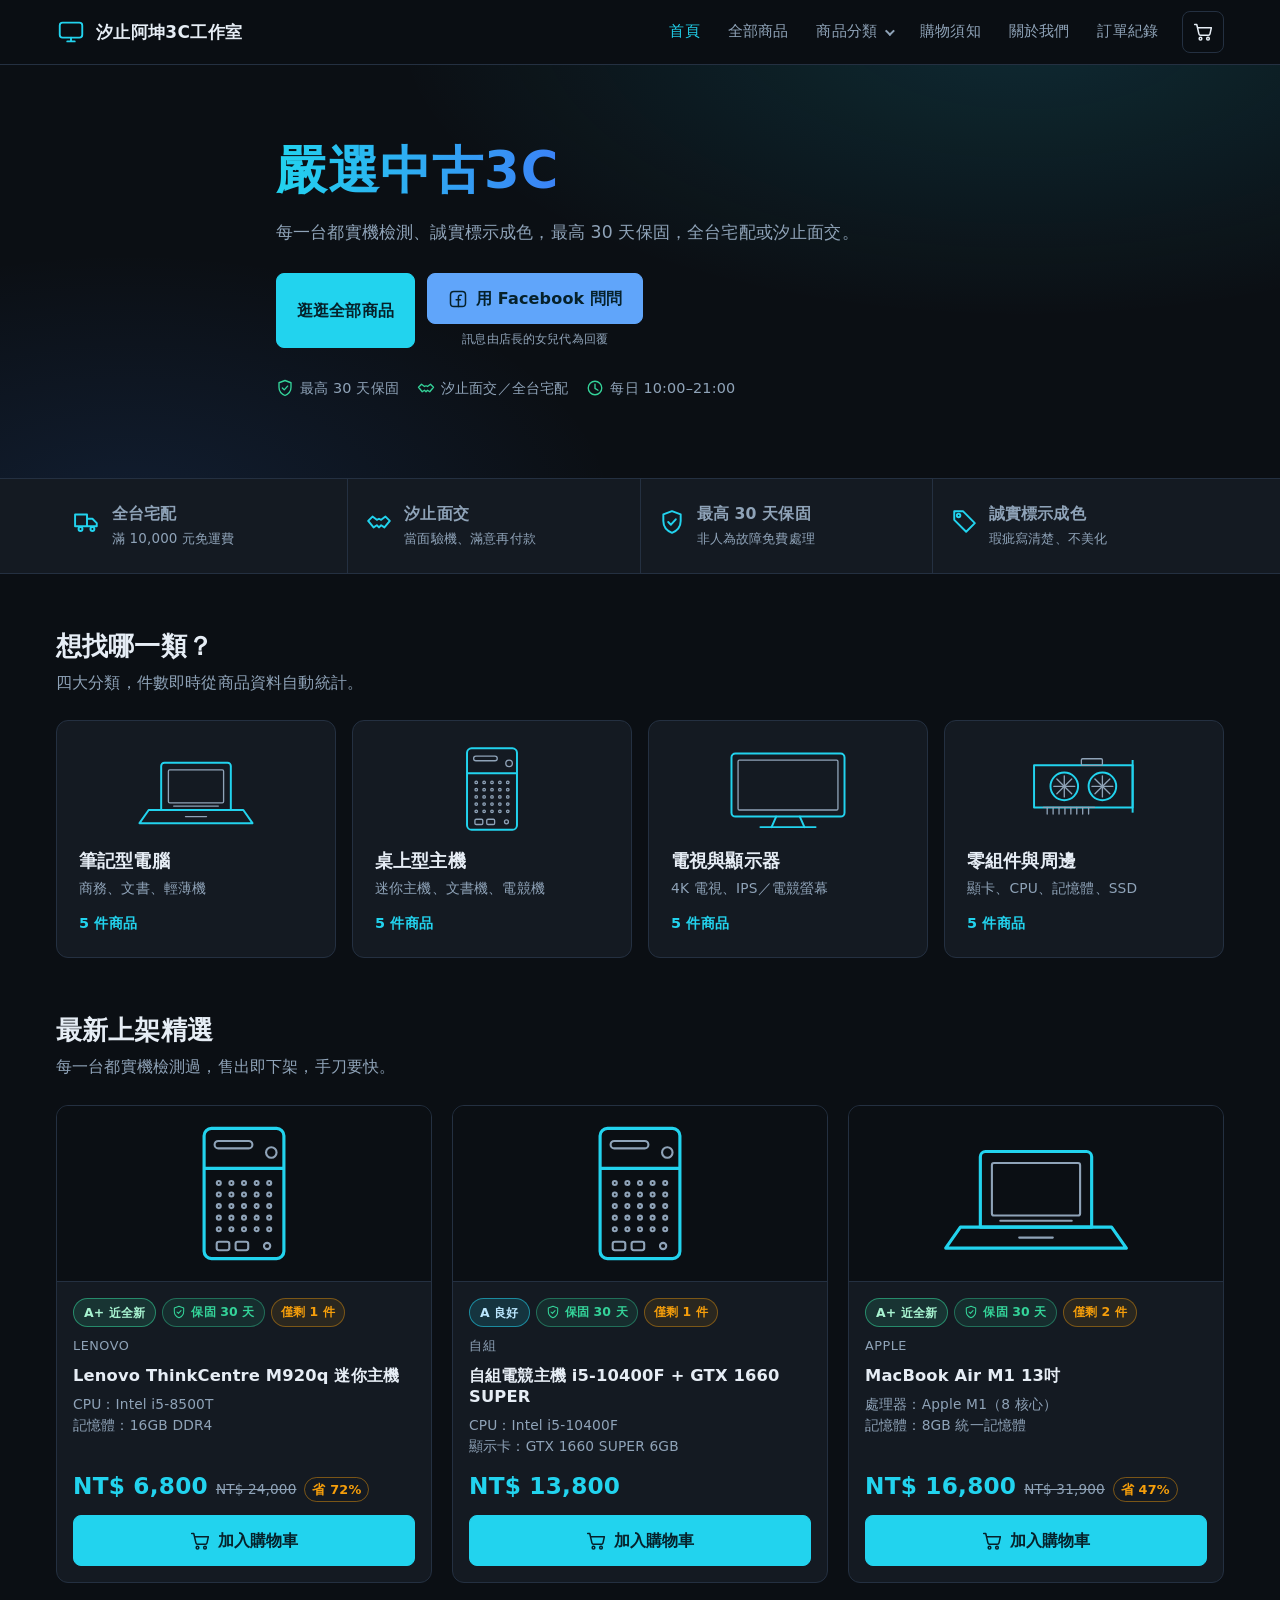
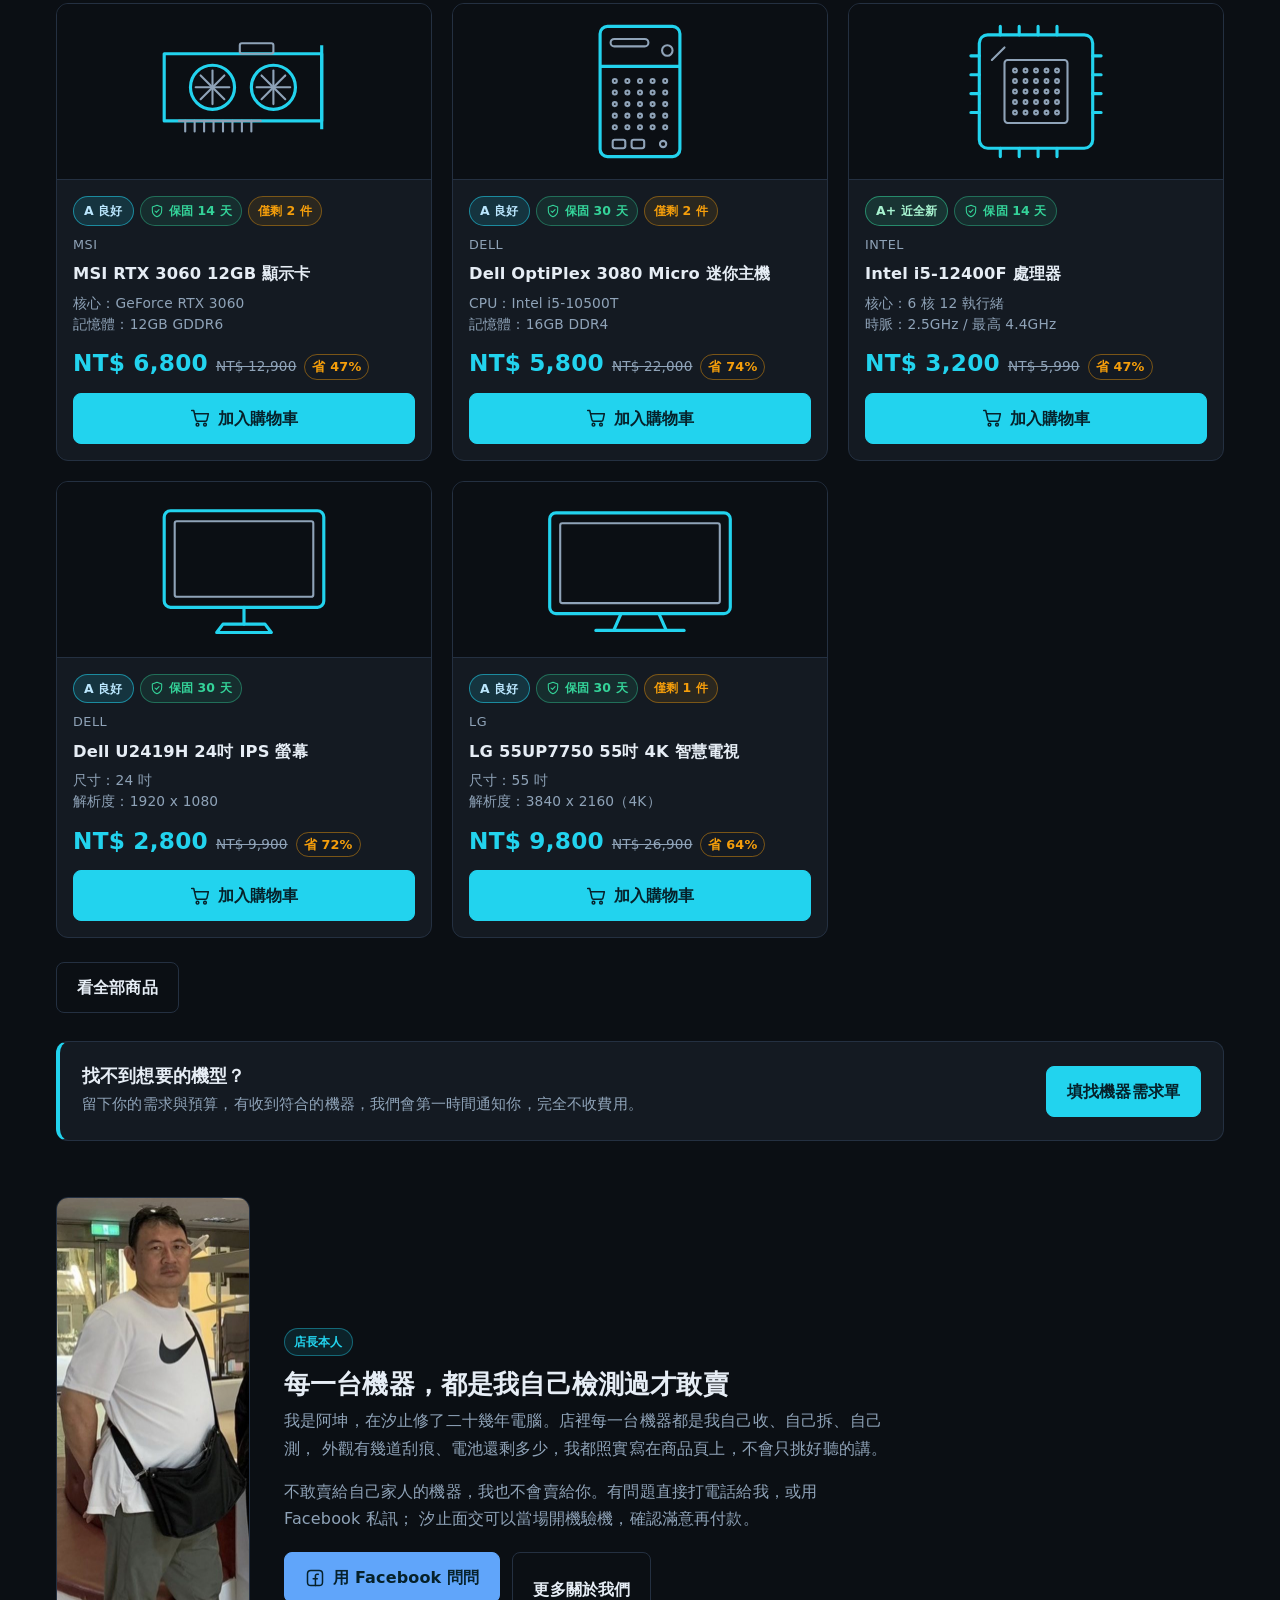
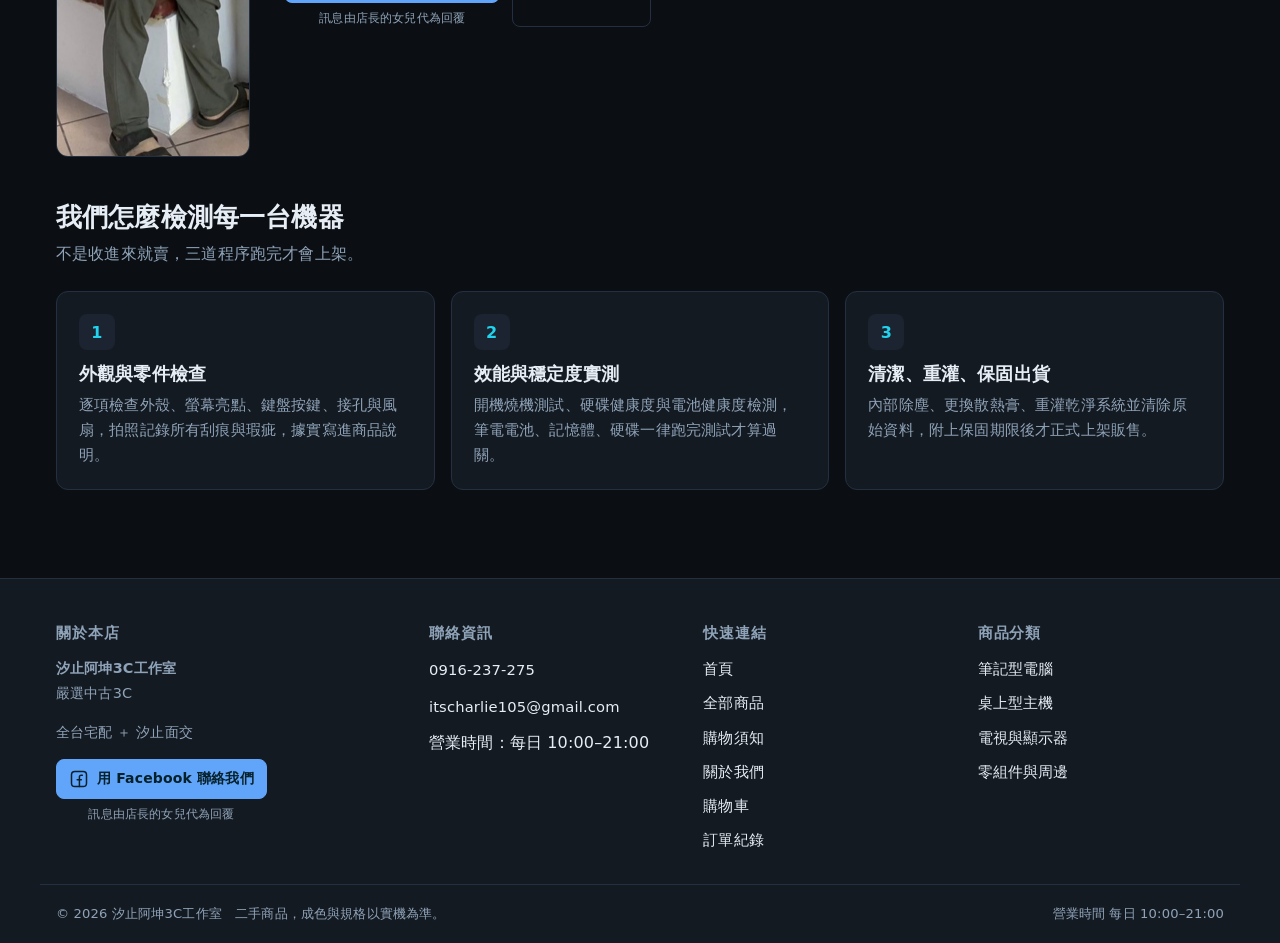
==== index.html @ e1d5af36 "首頁精選商品下方加入找機器需求單入口 Co-Authored-By: Claude Opus 5 <noreply@anthropic.com>" ====
<!DOCTYPE html>
<html lang="zh-Hant-TW">
<head>
<meta charset="utf-8">
<meta name="viewport" content="width=device-width, initial-scale=1">
<meta http-equiv="Content-Security-Policy" content="default-src 'none'; script-src 'self'; style-src 'self' 'unsafe-inline'; img-src 'self' data:; font-src 'self'; connect-src 'none'; form-action 'none'; base-uri 'none'">
<title>汐止阿坤3C工作室｜嚴選中古3C・二手筆電電視專賣</title>
<meta name="description" content="汐止在地中古3C專賣，二手筆電、桌上型主機、4K電視與顯示器、顯卡記憶體等零組件。每台實機檢測、誠實標示成色，最高30天保固，全台宅配或汐止面交。">
<link rel="icon" href="data:image/svg+xml,%3Csvg%20xmlns='http://www.w3.org/2000/svg'%20viewBox='0%200%2032%2032'%3E%3Crect%20width='32'%20height='32'%20rx='7'%20fill='%230B0F14'/%3E%3Crect%20x='6'%20y='9'%20width='20'%20height='13'%20rx='2'%20fill='none'%20stroke='%2322D3EE'%20stroke-width='2'/%3E%3Cpath%20d='M12%2026h8'%20stroke='%2322D3EE'%20stroke-width='2'%20stroke-linecap='round'/%3E%3C/svg%3E">
<link rel="stylesheet" href="css/style.css">
</head>
<body data-page="home">
<a class="sr-only" href="#main">跳到主要內容</a>
<header class="site-header" id="site-header"></header>

<main id="main">

  <!-- 主視覺 -->
  <section class="hero">
    <div class="wrap hero-inner">
      <h1><span class="grad" data-cfg="slogan">嚴選中古3C</span></h1>
      <p class="hero-sub" data-cfg="subSlogan"></p>
      <div class="hero-actions">
        <a class="btn btn-primary" href="products.html">逛逛全部商品</a>
        <a class="btn btn-contact" data-line="用 {管道} 問問"></a>
      </div>
      <p class="hero-meta">
        <span><span data-icon="shield"></span>最高 30 天保固</span>
        <span><span data-icon="handshake"></span>汐止面交／全台宅配</span>
        <span><span data-icon="clock"></span><span data-cfg="hours"></span></span>
      </p>
    </div>
  </section>

  <!-- 信任條 -->
  <section class="trust-bar" aria-label="服務保證">
    <div class="wrap">
      <div class="trust-grid">
        <div class="trust-item"><span data-icon="truck"></span>
          <span><strong>全台宅配</strong><span>滿 10,000 元免運費</span></span></div>
        <div class="trust-item"><span data-icon="handshake"></span>
          <span><strong>汐止面交</strong><span>當面驗機、滿意再付款</span></span></div>
        <div class="trust-item"><span data-icon="shield"></span>
          <span><strong>最高 30 天保固</strong><span>非人為故障免費處理</span></span></div>
        <div class="trust-item"><span data-icon="tag"></span>
          <span><strong>誠實標示成色</strong><span>瑕疵寫清楚、不美化</span></span></div>
      </div>
    </div>
  </section>

  <!-- 四大分類 -->
  <section class="section">
    <div class="wrap">
      <div class="section-head">
        <h2 class="section-title">想找哪一類？</h2>
        <p>四大分類，件數即時從商品資料自動統計。</p>
      </div>
      <div class="cat-grid" id="cat-grid"></div>
    </div>
  </section>

  <!-- 精選商品 -->
  <section class="section" style="padding-top:0">
    <div class="wrap">
      <div class="section-head">
        <h2 class="section-title">最新上架精選</h2>
        <p>每一台都實機檢測過，售出即下架，手刀要快。</p>
      </div>
      <div class="product-grid" id="featured-grid"></div>
      <p style="margin-top:24px"><a class="btn btn-ghost" href="products.html">看全部商品</a></p>

      <div class="cta-band">
        <div>
          <h3>找不到想要的機型？</h3>
          <p>留下你的需求與預算，有收到符合的機器，我們會第一時間通知你，完全不收費用。</p>
        </div>
        <a class="btn btn-primary" href="about.html#wanted">填找機器需求單</a>
      </div>
    </div>
  </section>

  <!-- 店長本人 ＋ 檢測流程 -->
  <section class="section" style="padding-top:0">
    <div class="wrap">

      <div class="owner-grid">
        <figure class="owner-photo">
          <img src="images/owner.jpg" alt="店長阿坤站在店裡的全身照片"
               width="388" height="1120" loading="lazy">
        </figure>
        <div class="owner-text">
          <span class="tag tag-accent">店長本人</span>
          <h2 class="section-title">每一台機器，都是我自己檢測過才敢賣</h2>
          <p>我是阿坤，在汐止修了二十幾年電腦。店裡每一台機器都是我自己收、自己拆、自己測，
            外觀有幾道刮痕、電池還剩多少，我都照實寫在商品頁上，不會只挑好聽的講。</p>
          <p>不敢賣給自己家人的機器，我也不會賣給你。有問題直接打電話給我，或用
            <span data-cfg="contactChannel">Facebook</span> 私訊；
            汐止面交可以當場開機驗機，確認滿意再付款。</p>
          <div class="hero-actions">
            <a class="btn btn-contact" data-line="用 {管道} 問問"></a>
            <a class="btn btn-ghost" href="about.html">更多關於我們</a>
          </div>
        </div>
      </div>

      <div class="section-head" style="margin-top:44px">
        <h3 class="section-title">我們怎麼檢測每一台機器</h3>
        <p>不是收進來就賣，三道程序跑完才會上架。</p>
      </div>
      <div class="step-grid">
        <article class="card step">
          <span class="step-no">1</span>
          <h3>外觀與零件檢查</h3>
          <p>逐項檢查外殼、螢幕亮點、鍵盤按鍵、接孔與風扇，拍照記錄所有刮痕與瑕疵，據實寫進商品說明。</p>
        </article>
        <article class="card step">
          <span class="step-no">2</span>
          <h3>效能與穩定度實測</h3>
          <p>開機燒機測試、硬碟健康度與電池健康度檢測，筆電電池、記憶體、硬碟一律跑完測試才算過關。</p>
        </article>
        <article class="card step">
          <span class="step-no">3</span>
          <h3>清潔、重灌、保固出貨</h3>
          <p>內部除塵、更換散熱膏、重灌乾淨系統並清除原始資料，附上保固期限後才正式上架販售。</p>
        </article>
      </div>
    </div>
  </section>

</main>

<footer class="site-footer" id="site-footer"></footer>
<script src="js/config.js"></script>
<script src="js/products.js"></script>
<script src="js/svg.js"></script>
<script src="js/app.js"></script>
</body>
</html>
---- css/style.css ----
/* =====================================================================
   style.css ─ 汐止阿坤3C工作室 全站樣式（深色科技感）
   全部手寫，無任何框架、無外部字型、無外部圖片。
   ===================================================================== */

/* ---------- 色票與基礎變數 ---------- */
:root {
  --bg: #0B0F14;          /* 頁面底色 */
  --surface: #141A22;     /* 卡片底色 */
  --surface-2: #1B2430;   /* 卡片 hover／次要區塊 */
  --border: #243041;      /* 邊框 */
  --text: #E6EDF5;        /* 主文字 */
  --text-dim: #8FA3B8;    /* 次要文字 */
  --accent: #22D3EE;      /* 霓虹青（主色：價格、按鈕、焦點） */
  --accent-2: #3B82F6;    /* 藍（次要強調） */
  --warn: #F59E0B;        /* 琥珀（庫存警示、限量） */
  --ok: #34D399;          /* 綠（可面交、有保固） */

  --radius: 12px;
  --radius-sm: 8px;
  --speed: 170ms;
  --ease: ease;
  --wrap: 1200px;
  --shadow: 0 8px 24px rgba(0, 0, 0, .35);
}

/* ---------- 重置 ---------- */
*, *::before, *::after { box-sizing: border-box; }

html { -webkit-text-size-adjust: 100%; }

body {
  margin: 0;
  background: var(--bg);
  color: var(--text);
  font-family: system-ui, -apple-system, "Noto Sans TC", "PingFang TC", "Microsoft JhengHei", sans-serif;
  font-size: 16px;
  line-height: 1.7;
  letter-spacing: .01em;
  overflow-x: hidden;
}

img { max-width: 100%; height: auto; display: block; }
[hidden] { display: none !important; }
a { color: var(--accent); text-decoration: none; }
a:hover { text-decoration: underline; }
ul, ol { margin: 0; padding: 0; list-style: none; }
h1, h2, h3, h4 { margin: 0 0 .5em; line-height: 1.3; font-weight: 700; }
h1 { font-size: 2rem; }
h2 { font-size: 1.5rem; }
h3 { font-size: 1.15rem; }
p { margin: 0 0 1em; }
button { font: inherit; color: inherit; }
input, select, textarea { font: inherit; color: inherit; }

/* 全站統一的鍵盤焦點框 */
:focus-visible {
  outline: 2px solid var(--accent);
  outline-offset: 2px;
  border-radius: 4px;
}

.sr-only {
  position: absolute; width: 1px; height: 1px;
  padding: 0; margin: -1px; overflow: hidden;
  clip: rect(0 0 0 0); white-space: nowrap; border: 0;
}

.wrap { width: 100%; max-width: var(--wrap); margin: 0 auto; padding: 0 16px; }
.icon { width: 20px; height: 20px; flex: none; }

/* 漸層標題文字 */
.grad {
  background: linear-gradient(90deg, var(--accent), var(--accent-2));
  -webkit-background-clip: text; background-clip: text;
  -webkit-text-fill-color: transparent; color: var(--accent);
}

/* ---------- 按鈕 ---------- */
.btn {
  display: inline-flex; align-items: center; justify-content: center; gap: 8px;
  padding: 11px 20px; border-radius: var(--radius-sm);
  border: 1px solid transparent; background: transparent;
  font-weight: 600; cursor: pointer; text-align: center;
  transition: background var(--speed) var(--ease), border-color var(--speed) var(--ease),
              color var(--speed) var(--ease), transform var(--speed) var(--ease);
}
.btn:hover { text-decoration: none; }
.btn-primary { background: var(--accent); color: #06212A; border-color: var(--accent); }
.btn-primary:hover { background: #67E3F6; }
.btn-ghost { background: transparent; color: var(--text); border-color: var(--border); }
.btn-ghost:hover { background: var(--surface-2); border-color: var(--accent); color: var(--text); }
/* 聯絡按鈕（Facebook／LINE…）：淺藍底＋深色字，確保文字對比度足夠 */
.btn-contact { background: #60A5FA; color: #06212A; border-color: #60A5FA; }
.btn-contact:hover { background: #93C5FD; }
.btn-sm { padding: 7px 12px; font-size: .875rem; }
.btn-block { width: 100%; }
.btn:disabled, .btn[aria-disabled="true"] {
  opacity: .45; cursor: not-allowed; background: var(--surface-2);
  color: var(--text-dim); border-color: var(--border);
}

/* ---------- 頁首 ---------- */
.site-header {
  position: sticky; top: 0; z-index: 50;
  background: rgba(11, 15, 20, .94);
  border-bottom: 1px solid var(--border);
}
.header-inner {
  display: flex; align-items: center; gap: 12px;
  min-height: 64px;
}
.brand { display: flex; align-items: center; gap: 10px; color: var(--text); margin-right: auto; }
.brand:hover { text-decoration: none; }
.brand-mark { display: flex; color: var(--accent); }
.brand-mark svg { width: 30px; height: 30px; }
.brand-text { display: flex; flex-direction: column; line-height: 1.2; }
.brand-zh { font-size: 1.06rem; font-weight: 700; letter-spacing: .02em; }
.brand-en { font-size: .72rem; color: var(--text-dim); letter-spacing: .14em; text-transform: uppercase; }

.nav-list { display: flex; align-items: center; gap: 4px; }
.nav-list > li { position: relative; }
.nav-list a, .nav-dd > summary {
  display: flex; align-items: center; gap: 6px;
  padding: 9px 12px; border-radius: var(--radius-sm);
  color: var(--text-dim); font-size: .95rem; font-weight: 500;
  transition: color var(--speed) var(--ease), background var(--speed) var(--ease);
}
.nav-list a:hover, .nav-dd > summary:hover { color: var(--text); background: var(--surface-2); text-decoration: none; }
.nav-list a[aria-current="page"] { color: var(--accent); }

.nav-dd { position: relative; }
.nav-dd > summary { cursor: pointer; list-style: none; }
.nav-dd > summary::-webkit-details-marker { display: none; }
.nav-dd > summary::after {
  content: ""; width: 7px; height: 7px; margin-left: 2px;
  border-right: 2px solid currentColor; border-bottom: 2px solid currentColor;
  transform: rotate(45deg) translateY(-2px);
}
.nav-dd[open] > summary { color: var(--text); }
.nav-dd-menu {
  position: absolute; top: calc(100% + 6px); left: 0; z-index: 60;
  min-width: 190px; padding: 6px;
  background: var(--surface); border: 1px solid var(--border);
  border-radius: var(--radius); box-shadow: var(--shadow);
}
.nav-dd-menu a { padding: 9px 10px; }

.cart-link {
  position: relative; display: flex; align-items: center; justify-content: center;
  width: 42px; height: 42px; border-radius: var(--radius-sm);
  border: 1px solid var(--border); color: var(--text);
  transition: border-color var(--speed) var(--ease), background var(--speed) var(--ease);
}
.cart-link:hover { border-color: var(--accent); background: var(--surface-2); text-decoration: none; }
.cart-badge {
  position: absolute; top: -7px; right: -7px; min-width: 20px; height: 20px;
  display: flex; align-items: center; justify-content: center; padding: 0 5px;
  border-radius: 999px; background: var(--accent); color: #06212A;
  font-size: .72rem; font-weight: 700; line-height: 1;
}
.cart-badge[hidden] { display: none; }

.nav-toggle {
  display: none; align-items: center; justify-content: center;
  width: 42px; height: 42px; border-radius: var(--radius-sm);
  border: 1px solid var(--border); background: transparent; cursor: pointer;
}

/* ---------- 主視覺 ---------- */
main { display: block; min-height: 50vh; }
.section { padding: 56px 0; }
.section-head { margin-bottom: 24px; }
.section-head p { color: var(--text-dim); margin: 0; }
.section-title { font-size: 1.6rem; margin-bottom: 6px; }

.hero {
  position: relative; overflow: hidden;
  padding: 72px 0 64px;
  border-bottom: 1px solid var(--border);
  background:
    radial-gradient(900px 420px at 80% -10%, rgba(34, 211, 238, .14), transparent 70%),
    radial-gradient(700px 380px at 10% 110%, rgba(59, 130, 246, .13), transparent 70%);
}
.hero-inner { max-width: 760px; }
.hero h1 { font-size: clamp(2rem, 6vw, 3.2rem); margin-bottom: 14px; letter-spacing: .02em; }
.hero-sub { font-size: 1.08rem; color: var(--text-dim); max-width: 620px; }
.hero-actions { display: flex; flex-wrap: wrap; gap: 12px; margin-top: 26px; }
.hero-meta { display: flex; flex-wrap: wrap; gap: 18px; margin-top: 28px; color: var(--text-dim); font-size: .9rem; }
.hero-meta span { display: inline-flex; align-items: center; gap: 6px; }
.hero-meta .icon { width: 18px; height: 18px; color: var(--ok); }

/* ---------- 信任條 ---------- */
.trust-bar { border-bottom: 1px solid var(--border); background: var(--surface); }
.trust-grid { display: grid; grid-template-columns: repeat(4, 1fr); gap: 1px; background: var(--border); }
.trust-item {
  display: flex; align-items: center; gap: 12px;
  padding: 22px 18px; background: var(--surface);
}
.trust-item .icon { width: 26px; height: 26px; color: var(--accent); }
.trust-item strong { display: block; font-size: .98rem; }
.trust-item span { color: var(--text-dim); font-size: .84rem; }

/* ---------- 卡片通用 ---------- */
.card {
  position: relative; display: flex; flex-direction: column;
  background: var(--surface); border: 1px solid var(--border);
  border-radius: var(--radius); overflow: hidden;
  transition: border-color var(--speed) var(--ease), transform var(--speed) var(--ease),
              background var(--speed) var(--ease);
}
.card:hover { border-color: var(--accent); transform: translateY(-2px); background: var(--surface-2); }

/* 分類入口卡 */
.cat-grid { display: grid; grid-template-columns: repeat(4, 1fr); gap: 16px; }
.cat-card { padding: 22px; color: var(--text); }
.cat-card:hover { text-decoration: none; }
.cat-media { height: 92px; margin-bottom: 14px; }
.cat-media svg { width: 100%; height: 100%; }
.cat-card h3 { margin-bottom: 4px; }
.cat-card p { color: var(--text-dim); font-size: .86rem; margin: 0 0 10px; }
.cat-count { color: var(--accent); font-weight: 700; font-size: .9rem; }

/* ---------- 商品卡 ---------- */
.product-grid { display: grid; grid-template-columns: repeat(3, 1fr); gap: 20px; }
.media { display: flex; align-items: center; justify-content: center; background: var(--bg); }
.media svg, .media img { width: 100%; height: 100%; object-fit: contain; }
.media--card { height: 176px; padding: 14px; border-bottom: 1px solid var(--border); }
.media--big { height: 340px; padding: 26px; border: 1px solid var(--border); border-radius: var(--radius); }
.media--thumb { width: 76px; height: 64px; padding: 6px; border: 1px solid var(--border); border-radius: var(--radius-sm); flex: none; }

.card-body { display: flex; flex-direction: column; flex: 1 1 auto; padding: 16px; gap: 8px; }
.card-brand { color: var(--text-dim); font-size: .8rem; letter-spacing: .04em; text-transform: uppercase; }
.card-title { font-size: 1.02rem; margin: 0; }
.card-title a { color: var(--text); }
.card-title a:hover { color: var(--accent); text-decoration: none; }
.card-spec { margin: 0; color: var(--text-dim); font-size: .86rem; line-height: 1.55; }
.card-spec li { overflow: hidden; text-overflow: ellipsis; white-space: nowrap; }
.card-foot { margin-top: auto; display: flex; flex-direction: column; gap: 10px; }

.price-row { display: flex; align-items: baseline; flex-wrap: wrap; gap: 8px; }
.price { color: var(--accent); font-weight: 700; font-size: 1.45rem; letter-spacing: .01em; }
.price-old { color: var(--text-dim); font-size: .85rem; text-decoration: line-through; }
.price-off {
  color: var(--warn); font-size: .8rem; font-weight: 700;
  border: 1px solid rgba(245, 158, 11, .45); border-radius: 999px; padding: 1px 7px;
}

/* 標籤 */
.tag-row { display: flex; flex-wrap: wrap; gap: 6px; }
.tag {
  display: inline-flex; align-items: center; gap: 5px;
  padding: 3px 9px; border-radius: 999px;
  font-size: .78rem; font-weight: 600; line-height: 1.6;
  border: 1px solid var(--border); background: var(--surface-2); color: var(--text-dim);
}
.tag .icon { width: 14px; height: 14px; }
.tag-ok { color: var(--ok); border-color: rgba(52, 211, 153, .4); background: rgba(52, 211, 153, .1); }
.tag-warn { color: var(--warn); border-color: rgba(245, 158, 11, .4); background: rgba(245, 158, 11, .1); }
.tag-accent { color: var(--accent); border-color: rgba(34, 211, 238, .4); background: rgba(34, 211, 238, .1); }

.cond {
  display: inline-flex; align-items: center; gap: 4px;
  padding: 3px 10px; border-radius: 999px;
  font-size: .78rem; font-weight: 700; border: 1px solid;
}
.cond-ap { color: #A7F3D0; border-color: rgba(52, 211, 153, .55); background: rgba(52, 211, 153, .14); }
.cond-a { color: #BAE6FD; border-color: rgba(34, 211, 238, .55); background: rgba(34, 211, 238, .14); }
.cond-b { color: #FDE68A; border-color: rgba(245, 158, 11, .55); background: rgba(245, 158, 11, .14); }
.cond-c { color: #FDBA74; border-color: rgba(249, 115, 22, .6); background: rgba(249, 115, 22, .16); }

/* 已售出 */
.card.is-sold .media--card { filter: grayscale(1); opacity: .45; }
.card.is-sold .price { color: var(--text-dim); }
.ribbon-sold {
  position: absolute; top: 16px; left: -46px; z-index: 2;
  width: 170px; padding: 5px 0; transform: rotate(-38deg);
  background: var(--surface-2); border: 1px solid var(--border);
  color: var(--text-dim); text-align: center;
  font-size: .78rem; font-weight: 700; letter-spacing: .1em;
}

/* ---------- 商品列表頁 ---------- */
.shop-layout { display: grid; grid-template-columns: 268px 1fr; gap: 24px; align-items: start; }
.filter-aside {
  position: sticky; top: 84px;
  background: var(--surface); border: 1px solid var(--border);
  border-radius: var(--radius); padding: 18px;
}
.filter-toggle { display: none; }
.filter-group { padding: 14px 0; border-bottom: 1px solid var(--border); }
.filter-group:first-child { padding-top: 0; }
.filter-group:last-of-type { border-bottom: 0; }
.filter-group h3 { font-size: .9rem; letter-spacing: .04em; color: var(--text-dim); margin-bottom: 10px; }
.check {
  display: flex; align-items: center; gap: 9px; padding: 5px 0;
  font-size: .94rem; cursor: pointer;
}
.check input { width: 17px; height: 17px; accent-color: var(--accent); cursor: pointer; flex: none; }
.check-count { margin-left: auto; color: var(--text-dim); font-size: .8rem; }

.price-inputs { display: flex; align-items: center; gap: 8px; }
.price-inputs span { color: var(--text-dim); }
.input, select.input {
  width: 100%; padding: 9px 11px;
  background: var(--bg); color: var(--text);
  border: 1px solid var(--border); border-radius: var(--radius-sm);
  transition: border-color var(--speed) var(--ease);
}
.input:hover { border-color: var(--accent-2); }
.input:focus { border-color: var(--accent); outline: none; box-shadow: 0 0 0 2px rgba(34, 211, 238, .25); }
.price-presets { display: flex; flex-wrap: wrap; gap: 6px; margin-top: 10px; }

.shop-toolbar {
  display: flex; flex-wrap: wrap; align-items: center; gap: 12px;
  margin-bottom: 18px;
}
.search-box { position: relative; flex: 1 1 260px; }
.search-box .icon { position: absolute; left: 11px; top: 50%; transform: translateY(-50%); color: var(--text-dim); }
.search-box .input { padding-left: 38px; }
.result-count { color: var(--text-dim); font-size: .9rem; }
.sort-field { display: flex; align-items: center; gap: 8px; }
.sort-field label { color: var(--text-dim); font-size: .9rem; white-space: nowrap; }
.sort-field select { width: auto; }

.empty-state {
  grid-column: 1 / -1; text-align: center; padding: 60px 20px;
  background: var(--surface); border: 1px dashed var(--border); border-radius: var(--radius);
}
.empty-state .icon { width: 44px; height: 44px; color: var(--text-dim); margin: 0 auto 12px; }

/* ---------- 商品詳情 ---------- */
.detail-layout { display: grid; grid-template-columns: 1fr 1fr; gap: 32px; align-items: start; }
.detail-title { font-size: 1.7rem; margin-bottom: 10px; }
.detail-price { display: flex; align-items: baseline; gap: 10px; flex-wrap: wrap; margin: 14px 0; }
.detail-price .price { font-size: 2.1rem; }
.detail-meta { display: grid; gap: 10px; margin: 18px 0; }
.detail-meta div { display: flex; gap: 10px; align-items: center; color: var(--text-dim); font-size: .94rem; }
.detail-meta strong { color: var(--text); font-weight: 600; }
.qty {
  display: inline-flex; align-items: center;
  border: 1px solid var(--border); border-radius: var(--radius-sm); overflow: hidden;
}
.qty button {
  width: 38px; height: 40px; display: flex; align-items: center; justify-content: center;
  background: var(--surface-2); border: 0; cursor: pointer;
  transition: background var(--speed) var(--ease);
}
.qty button:hover:not(:disabled) { background: var(--accent); color: #06212A; }
.qty button:disabled { opacity: .4; cursor: not-allowed; }
.qty output { min-width: 44px; text-align: center; font-weight: 700; }
.buy-row { display: flex; flex-wrap: wrap; gap: 12px; align-items: center; margin: 18px 0 10px; }
.cond-explain {
  background: var(--surface); border: 1px solid var(--border);
  border-radius: var(--radius); padding: 12px 14px; color: var(--text-dim); font-size: .9rem;
}
.notes-box {
  border: 1px solid rgba(245, 158, 11, .45); background: rgba(245, 158, 11, .09);
  border-left: 4px solid var(--warn); border-radius: var(--radius);
  padding: 14px 16px; margin: 18px 0;
}
.notes-box h3 { color: var(--warn); font-size: 1rem; margin-bottom: 4px; }
.notes-box p { margin: 0; color: var(--text); }

.spec-table { width: 100%; border-collapse: collapse; font-size: .95rem; }
.spec-table th, .spec-table td { padding: 11px 14px; border-bottom: 1px solid var(--border); text-align: left; }
.spec-table th { width: 34%; color: var(--text-dim); font-weight: 600; background: var(--surface); }
.spec-table tr:last-child th, .spec-table tr:last-child td { border-bottom: 0; }
.panel {
  background: var(--surface); border: 1px solid var(--border);
  border-radius: var(--radius); overflow: hidden;
}
.panel-pad { padding: 18px; }

/* ---------- 購物車 ---------- */
.cart-layout { display: grid; grid-template-columns: 1fr 352px; gap: 24px; align-items: start; }
.cart-item {
  display: flex; gap: 14px; align-items: center;
  padding: 16px; border-bottom: 1px solid var(--border);
}
.cart-item:last-child { border-bottom: 0; }
.cart-item-main { flex: 1 1 auto; min-width: 0; }
.cart-item-main h3 { font-size: 1rem; margin-bottom: 2px; }
.cart-item-main p { margin: 0; color: var(--text-dim); font-size: .85rem; }
.cart-item-sub { text-align: right; min-width: 104px; }
.cart-item-sub .price { font-size: 1.1rem; }
.btn-remove {
  display: inline-flex; align-items: center; gap: 4px;
  background: none; border: 0; color: var(--text-dim);
  font-size: .82rem; cursor: pointer; padding: 4px;
  transition: color var(--speed) var(--ease);
}
.btn-remove:hover { color: var(--warn); }

.summary { position: sticky; top: 84px; }
.sum-row { display: flex; justify-content: space-between; gap: 12px; padding: 7px 0; color: var(--text-dim); }
.sum-row strong { color: var(--text); font-weight: 600; }
.sum-total {
  display: flex; justify-content: space-between; align-items: baseline;
  margin-top: 10px; padding-top: 14px; border-top: 1px solid var(--border);
}
.sum-total .price { font-size: 1.6rem; }
.ship-hint { color: var(--ok); font-size: .84rem; margin: 6px 0 0; }

/* ---------- 表單 ---------- */
.form-grid { display: grid; grid-template-columns: 1fr 1fr; gap: 14px; }
.field { display: flex; flex-direction: column; gap: 6px; }
.field--full { grid-column: 1 / -1; }
.field > label, .field-legend { font-size: .9rem; font-weight: 600; }
.req { color: var(--warn); }
.hint { color: var(--text-dim); font-size: .82rem; margin: 0; }
.field-error { color: #FCA5A5; font-size: .84rem; margin: 0; min-height: 0; }
.field-error:empty { display: none; }
.input.is-invalid { border-color: #F87171; }
textarea.input { min-height: 88px; resize: vertical; }
fieldset { border: 0; margin: 0; padding: 0; }
.radio-row { display: flex; flex-wrap: wrap; gap: 10px; }
.radio-card {
  display: flex; align-items: center; gap: 9px; padding: 10px 14px;
  border: 1px solid var(--border); border-radius: var(--radius-sm);
  background: var(--bg); cursor: pointer; font-size: .94rem;
  transition: border-color var(--speed) var(--ease), background var(--speed) var(--ease);
}
.radio-card:hover { border-color: var(--accent); }
.radio-card input { accent-color: var(--accent); width: 17px; height: 17px; }
.radio-card:has(input:checked) { border-color: var(--accent); background: var(--surface-2); }

/* ---------- 訂單完成 ---------- */
.order-done { max-width: 760px; margin: 0 auto; text-align: center; }
.order-done .done-mark {
  width: 64px; height: 64px; margin: 0 auto 16px;
  display: flex; align-items: center; justify-content: center;
  border-radius: 999px; border: 2px solid var(--ok); color: var(--ok);
}
.order-done .done-mark .icon { width: 32px; height: 32px; }
.order-no {
  display: inline-block; margin: 6px 0 18px; padding: 6px 16px;
  border: 1px dashed var(--accent); border-radius: 999px;
  color: var(--accent); font-weight: 700; letter-spacing: .06em;
}
.order-text {
  width: 100%; min-height: 300px; text-align: left;
  padding: 16px; background: var(--bg); color: var(--text);
  border: 1px solid var(--border); border-radius: var(--radius);
  font-family: ui-monospace, "SFMono-Regular", Menlo, monospace;
  font-size: .86rem; line-height: 1.7; white-space: pre; resize: vertical;
}
.order-actions { display: flex; flex-wrap: wrap; gap: 12px; justify-content: center; margin: 18px 0; }
.callout {
  text-align: left; border: 1px solid var(--border); border-left: 4px solid var(--accent);
  background: var(--surface); border-radius: var(--radius); padding: 14px 16px; margin-top: 8px;
}
.callout p { margin: 0; }

/* ---------- 行動呼籲橫幅（首頁需求單入口） ---------- */
.cta-band {
  display: flex; flex-wrap: wrap; align-items: center; justify-content: space-between;
  gap: 18px; margin-top: 28px; padding: 22px;
  background: var(--surface); border: 1px solid var(--border);
  border-left: 4px solid var(--accent); border-radius: var(--radius);
}
.cta-band h3 { margin-bottom: 4px; }
.cta-band p { margin: 0; color: var(--text-dim); font-size: .94rem; }

/* ---------- 聯絡按鈕下面的說明小字 ---------- */
.contact-wrap { display: inline-flex; flex-direction: column; gap: 6px; align-items: stretch; }
.contact-note { color: var(--text-dim); font-size: .78rem; line-height: 1.4; text-align: center; }

/* ---------- 店長介紹（首頁） ---------- */
.owner-grid { display: grid; grid-template-columns: auto 1fr; gap: 34px; align-items: center; }
.owner-photo {
  margin: 0; height: 560px; aspect-ratio: 388 / 1120; overflow: hidden;
  background: var(--bg); border: 1px solid var(--border); border-radius: var(--radius);
}
.owner-photo img { width: 100%; height: 100%; object-fit: cover; }
.owner-text .tag { margin-bottom: 12px; }
.owner-text p { color: var(--text-dim); max-width: 60ch; }
.owner-text .hero-actions { margin-top: 20px; }

/* ---------- 訂單紀錄頁 ---------- */
.orders-head {
  display: flex; flex-wrap: wrap; align-items: center;
  justify-content: space-between; gap: 12px; margin-bottom: 18px;
}
.order-list { display: grid; gap: 16px; }
.order-card { display: flex; flex-direction: column; gap: 10px; }
.order-card-head { display: flex; flex-wrap: wrap; align-items: center; gap: 10px; }
.order-id { font-weight: 700; letter-spacing: .06em; }
.order-card-head .price { margin-left: auto; font-size: 1.2rem; }
.order-meta { color: var(--text-dim); font-size: .9rem; margin: 0; }
.order-detail { background: transparent; }
.order-detail > summary { padding: 12px 14px; font-size: .92rem; font-weight: 500; }
.order-detail .acc-body { padding: 0 14px 14px; }
.order-items { display: grid; gap: 4px; margin: 0 0 12px; font-size: .92rem; color: var(--text); }
.order-card-actions { display: flex; flex-wrap: wrap; align-items: center; gap: 10px; }
.order-card .order-text { min-height: 210px; }

/* ---------- 步驟 / 流程 ---------- */
.step-grid { display: grid; grid-template-columns: repeat(3, 1fr); gap: 16px; }
.step { padding: 22px; }
.step-no {
  display: inline-flex; align-items: center; justify-content: center;
  width: 36px; height: 36px; margin-bottom: 12px;
  border-radius: var(--radius-sm); background: var(--surface-2);
  color: var(--accent); font-weight: 700;
}
.step h3 { margin-bottom: 6px; }
.step p { color: var(--text-dim); margin: 0; font-size: .92rem; }

/* ---------- 手風琴（購物須知） ---------- */
.accordion { display: grid; gap: 12px; }
.acc {
  background: var(--surface); border: 1px solid var(--border);
  border-radius: var(--radius); overflow: hidden;
  transition: border-color var(--speed) var(--ease);
}
.acc[open], .acc:hover { border-color: var(--accent); }
.acc > summary {
  display: flex; align-items: center; gap: 10px;
  padding: 16px 18px; cursor: pointer; font-weight: 600;
  list-style: none;
}
.acc > summary::-webkit-details-marker { display: none; }
.acc > summary::after {
  content: ""; margin-left: auto; width: 9px; height: 9px;
  border-right: 2px solid var(--accent); border-bottom: 2px solid var(--accent);
  transform: rotate(45deg) translateY(-2px);
  transition: transform var(--speed) var(--ease);
}
.acc[open] > summary::after { transform: rotate(225deg) translateY(-2px); }
.acc-body { padding: 0 18px 18px; color: var(--text-dim); }
.acc-body p:last-child { margin-bottom: 0; }
.acc-body strong { color: var(--text); }
.acc-body ul { list-style: disc; padding-left: 20px; margin: 0 0 1em; }
.acc-body ul li { margin-bottom: 4px; }

/* ---------- 關於／聯絡 ---------- */
.about-layout { display: grid; grid-template-columns: 1.3fr 1fr; gap: 28px; align-items: start; }
.info-list { display: grid; gap: 14px; }
.info-list li { display: flex; gap: 12px; align-items: flex-start; }
.info-list .icon { color: var(--accent); margin-top: 4px; }
.info-list span { display: block; color: var(--text-dim); font-size: .82rem; }
.info-list strong { font-weight: 600; }
.info-list a { color: var(--text); }
.info-list a:hover { color: var(--accent); }

/* ---------- 頁尾 ---------- */
.site-footer { margin-top: 32px; border-top: 1px solid var(--border); background: var(--surface); }
.footer-grid {
  display: grid; grid-template-columns: 1.4fr 1fr 1fr 1fr; gap: 28px;
  padding: 44px 16px 32px;
}
.footer-col h3 { font-size: .92rem; letter-spacing: .06em; color: var(--text-dim); margin-bottom: 14px; }
.footer-col p { color: var(--text-dim); font-size: .9rem; }
.footer-links { display: grid; gap: 9px; }
.footer-links a { color: var(--text); font-size: .92rem; }
.footer-links a:hover { color: var(--accent); text-decoration: none; }
.footer-bottom {
  border-top: 1px solid var(--border); padding: 18px 16px;
  color: var(--text-dim); font-size: .82rem;
  display: flex; flex-wrap: wrap; gap: 8px; justify-content: space-between;
}

/* ---------- 加入購物車提示 ---------- */
.toast {
  position: fixed; left: 50%; bottom: 28px; z-index: 200;
  transform: translateX(-50%);
  display: flex; align-items: center; gap: 9px;
  padding: 12px 18px; max-width: calc(100% - 32px);
  background: var(--surface-2); color: var(--text);
  border: 1px solid var(--accent); border-radius: var(--radius);
  box-shadow: var(--shadow); font-size: .92rem;
  animation: toast-in var(--speed) var(--ease);
}
.toast .icon { color: var(--ok); }
@keyframes toast-in { from { opacity: 0; transform: translate(-50%, 8px); } to { opacity: 1; transform: translate(-50%, 0); } }

/* 麵包屑 */
.crumb { display: flex; flex-wrap: wrap; gap: 8px; color: var(--text-dim); font-size: .86rem; padding: 18px 0 0; }
.crumb a { color: var(--text-dim); }
.crumb a:hover { color: var(--accent); }

/* ---------- 響應式：1024px ---------- */
@media (max-width: 1024px) {
  .shop-layout { grid-template-columns: 1fr; }
  .filter-aside { position: static; }
  .cart-layout { grid-template-columns: 1fr; }
  .summary { position: static; }
  .cat-grid { grid-template-columns: repeat(2, 1fr); }
  .product-grid { grid-template-columns: repeat(2, 1fr); }
  .footer-grid { grid-template-columns: 1fr 1fr; }
  .about-layout { grid-template-columns: 1fr; }
}

/* ---------- 響應式：768px（平板／手機，導覽改漢堡選單） ---------- */
@media (max-width: 768px) {
  .nav-toggle { display: flex; }
  .primary-nav {
    display: none; position: absolute; left: 0; right: 0; top: 100%;
    background: var(--surface); border-bottom: 1px solid var(--border);
    padding: 10px 16px 16px; box-shadow: var(--shadow);
  }
  .site-header.nav-open .primary-nav { display: block; }
  .nav-list { flex-direction: column; align-items: stretch; gap: 2px; }
  .nav-list a, .nav-dd > summary { padding: 12px 10px; font-size: 1rem; }
  .nav-dd-menu { position: static; box-shadow: none; margin: 4px 0 4px 12px; }
  .detail-layout { grid-template-columns: 1fr; }
  .media--big { height: 260px; }
  .step-grid { grid-template-columns: 1fr; }
  .owner-grid { grid-template-columns: 1fr; gap: 24px; justify-items: center; text-align: left; }
  .owner-photo { height: 520px; }
  .trust-grid { grid-template-columns: repeat(2, 1fr); }
  .section { padding: 40px 0; }
  .hero { padding: 52px 0 46px; }
  .filter-toggle { display: inline-flex; width: 100%; justify-content: space-between; }
  .filter-aside[data-collapsed="true"] .filter-body { display: none; }
  .filter-aside { padding: 14px; }
  .filter-body { margin-top: 12px; }
}

/* ---------- 響應式：480px（手機） ---------- */
@media (max-width: 480px) {
  body { font-size: 15.5px; }
  .product-grid, .cat-grid { grid-template-columns: 1fr; }
  .form-grid { grid-template-columns: 1fr; }
  .trust-grid { grid-template-columns: 1fr; }
  .footer-grid { grid-template-columns: 1fr; gap: 22px; padding: 32px 16px 24px; }
  .brand-zh { font-size: .98rem; }
  .hero-actions .btn { width: 100%; }
  .cart-item { flex-wrap: wrap; }
  .cart-item-sub { text-align: left; }
  .detail-price .price { font-size: 1.7rem; }
  .order-actions .btn { width: 100%; }
  .order-card-head .price { margin-left: 0; width: 100%; }
  .section-title { font-size: 1.35rem; }
  .owner-photo { height: 470px; }
  .owner-text .hero-actions .btn { width: 100%; }
  .cta-band .btn { width: 100%; }
}

/* 使用者偏好減少動態時關閉動畫 */
@media (prefers-reduced-motion: reduce) {
  * { transition: none !important; animation: none !important; }
}
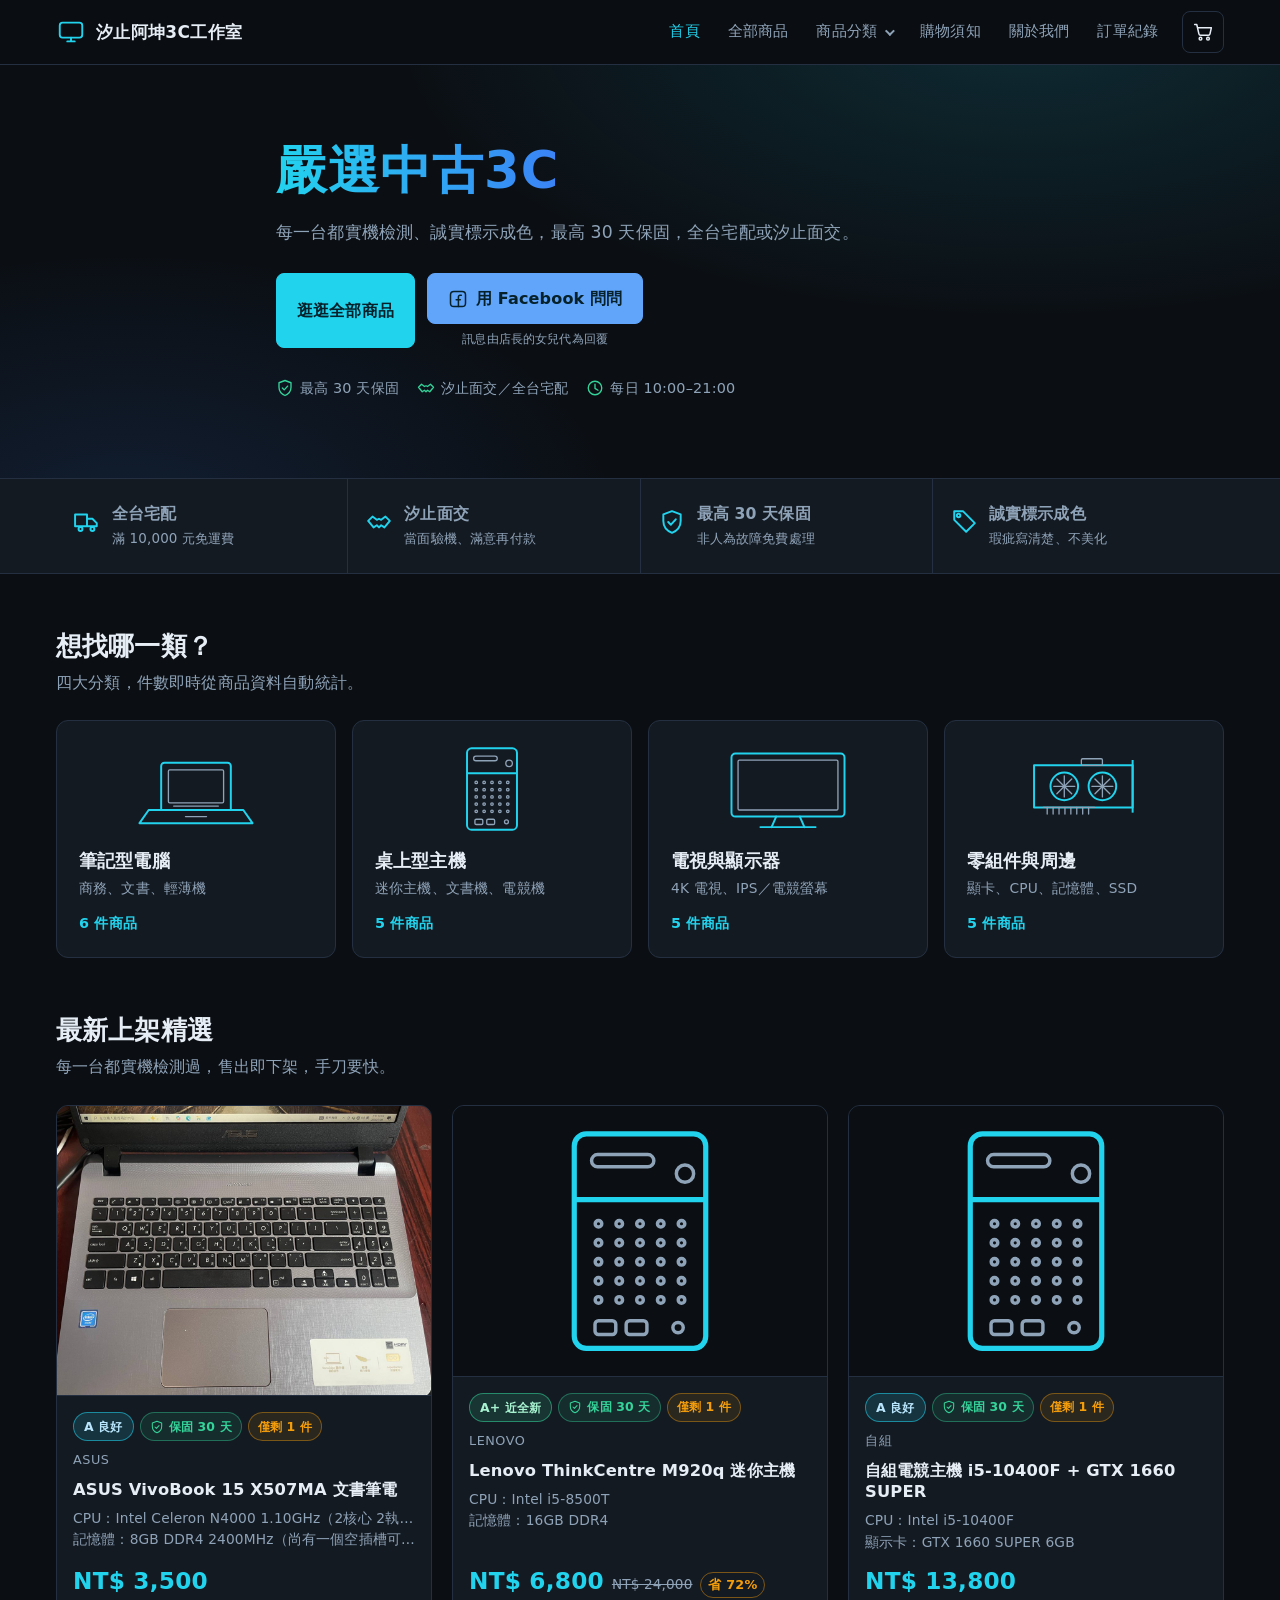
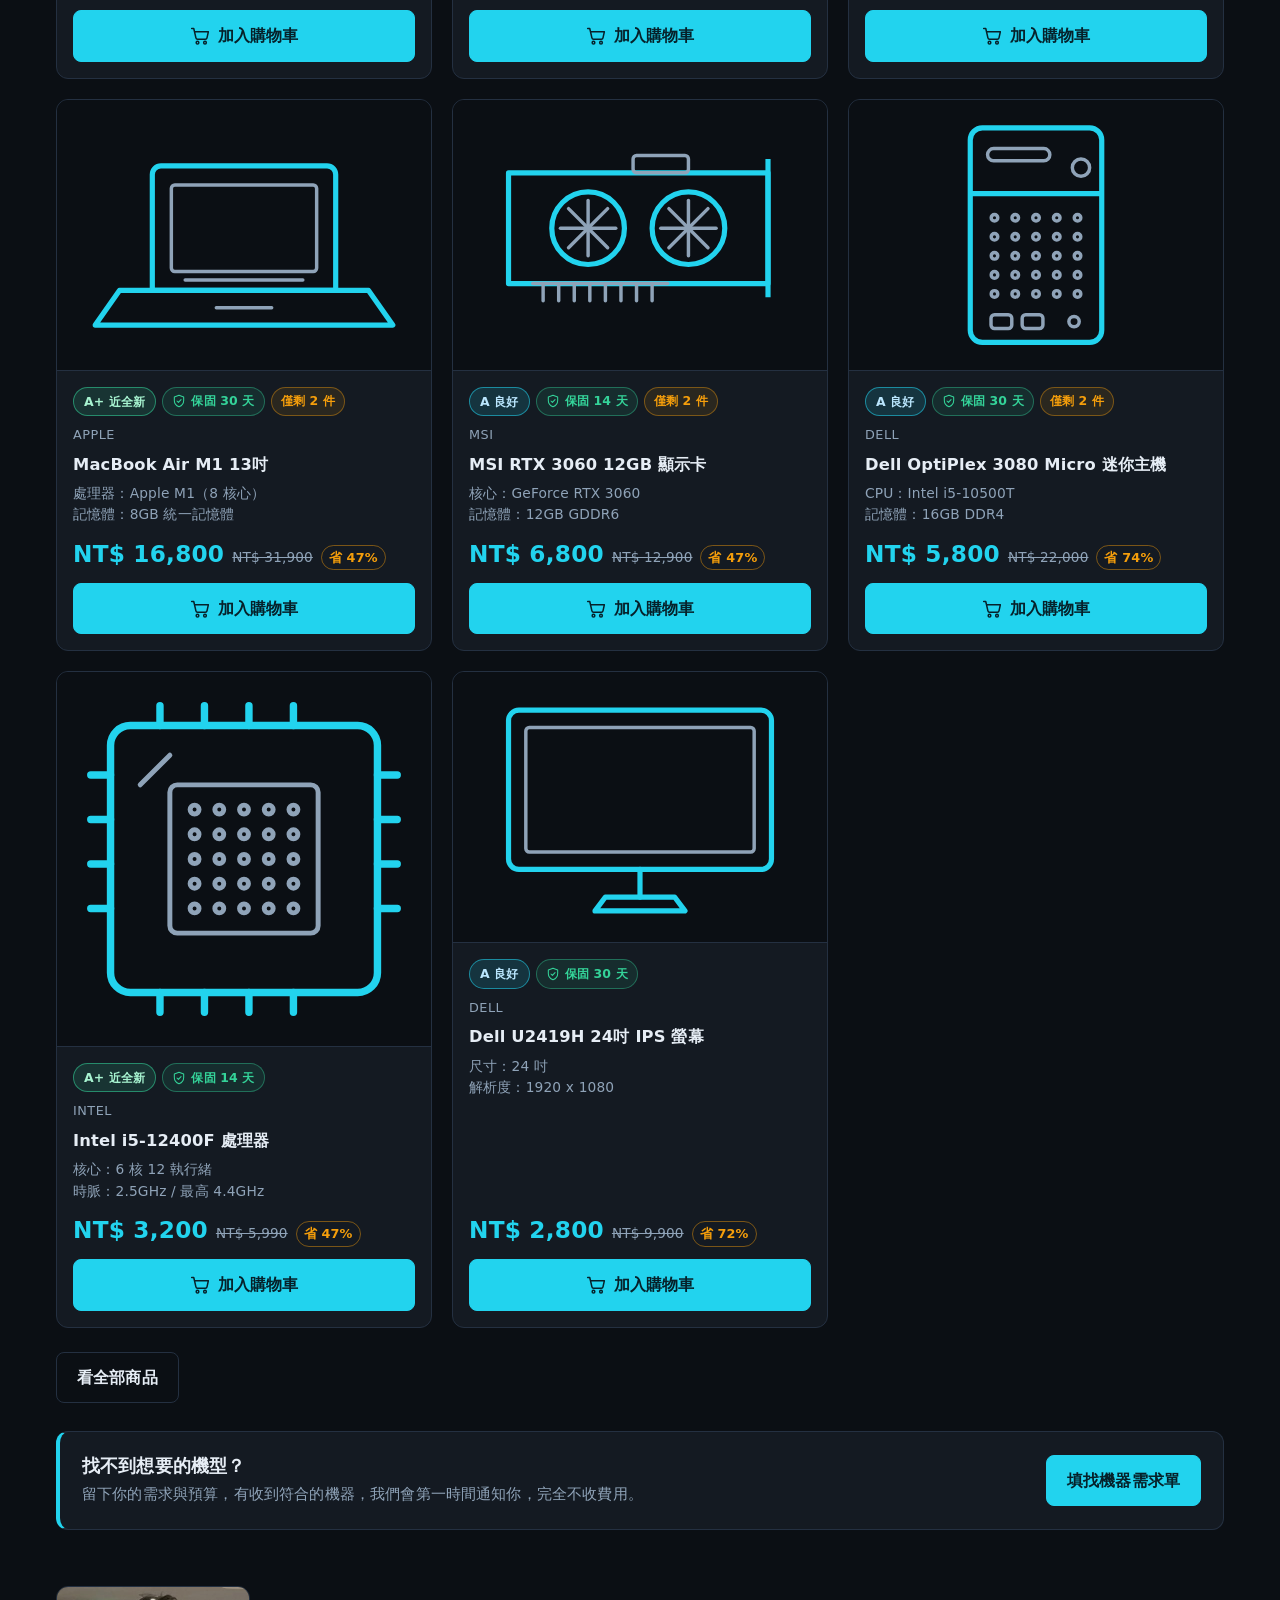
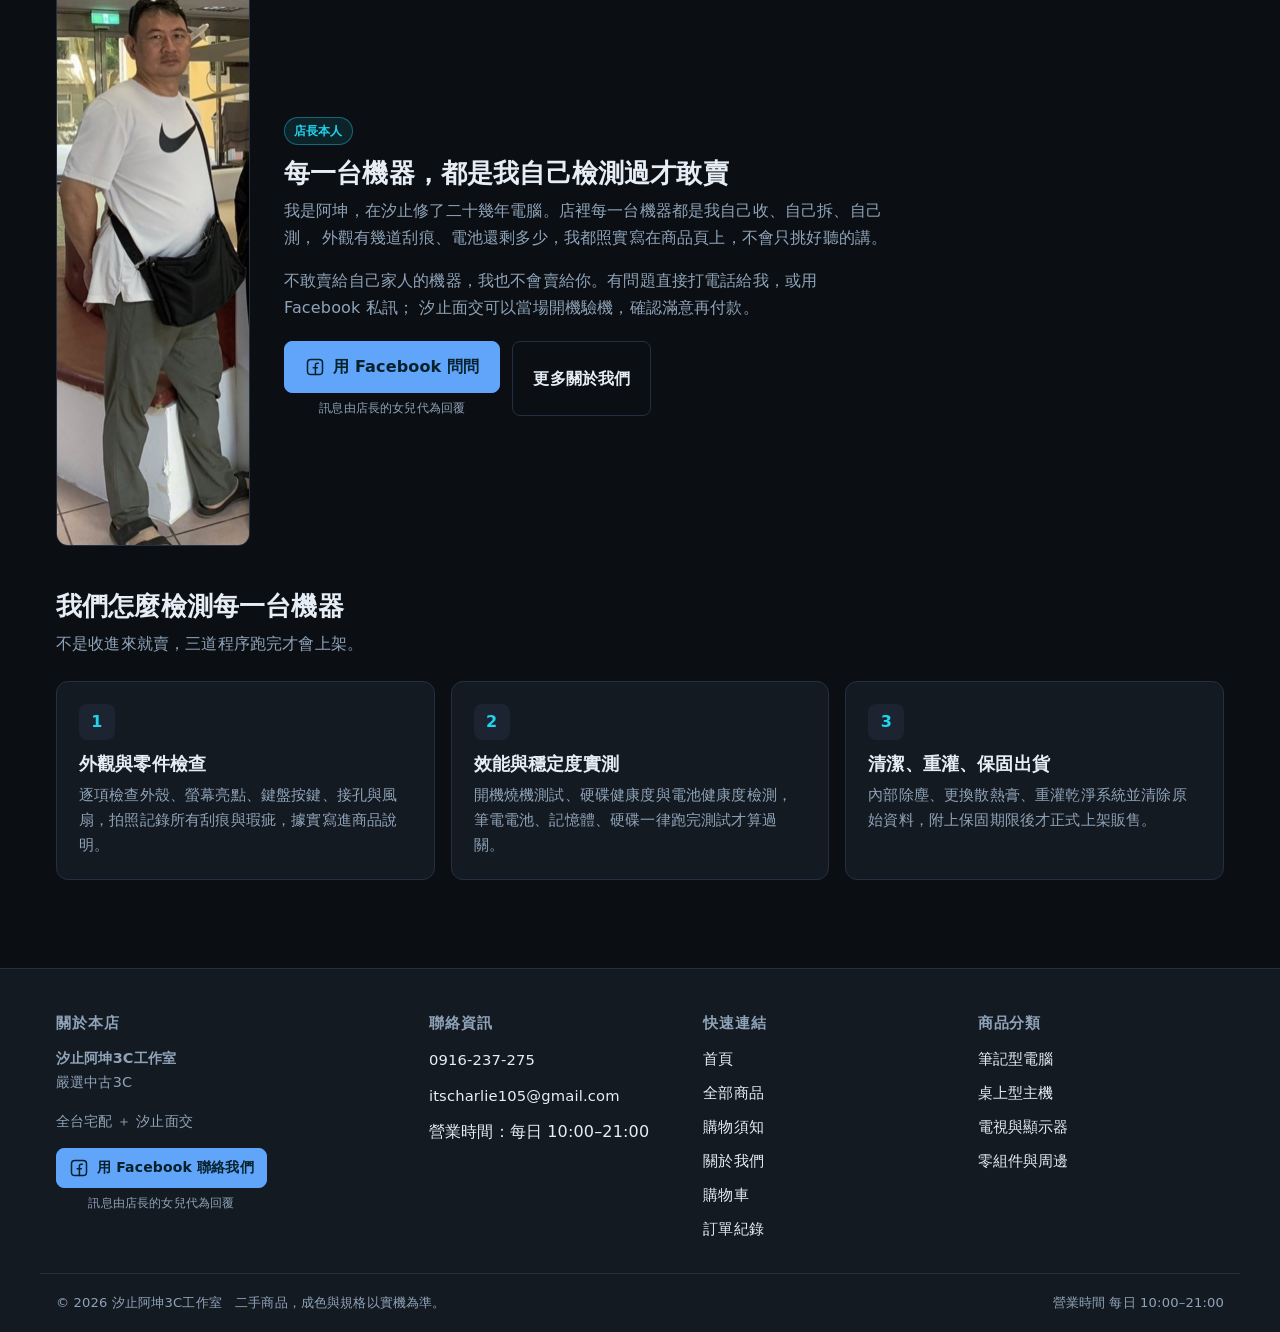
==== commit c07a8cae: "三項優化：FB 分享預覽卡、已售出商品排到最後、商品照片填滿卡片 1. 七個頁面加上 og 標籤與 1200x630 分享圖，貼到社團會顯示店家圖卡。 2. 不論哪種排序，stock 為 0 的商品一" ====
--- a/index.html
+++ b/index.html
@@ -6,6 +6,20 @@
 <meta http-equiv="Content-Security-Policy" content="default-src 'none'; script-src 'self'; style-src 'self' 'unsafe-inline'; img-src 'self' data:; font-src 'self'; connect-src 'none'; form-action 'none'; base-uri 'none'">
 <title>汐止阿坤3C工作室｜嚴選中古3C・二手筆電電視專賣</title>
 <meta name="description" content="汐止在地中古3C專賣，二手筆電、桌上型主機、4K電視與顯示器、顯卡記憶體等零組件。每台實機檢測、誠實標示成色，最高30天保固，全台宅配或汐止面交。">
+<!-- 分享到 Facebook／LINE 時顯示的預覽卡（換網域或改店名時，這幾行要一起改） -->
+<meta property="og:type" content="website">
+<meta property="og:site_name" content="汐止阿坤3C工作室">
+<meta property="og:locale" content="zh_TW">
+<meta property="og:url" content="https://itscharlie105-dotcom.github.io/kun3c/">
+<meta property="og:title" content="汐止阿坤3C工作室｜嚴選中古3C・二手筆電電視專賣">
+<meta property="og:description" content="汐止在地中古3C專賣，二手筆電、桌上型主機、4K電視與顯示器、顯卡記憶體等零組件。每台實機檢測、誠實標示成色，最高30天保固，全台宅配或汐止面交。">
+<meta property="og:image" content="https://itscharlie105-dotcom.github.io/kun3c/images/share.jpg">
+<meta property="og:image:width" content="1200">
+<meta property="og:image:height" content="630">
+<meta property="og:image:alt" content="汐止阿坤3C工作室：嚴選中古3C，每一台都實機檢測">
+<meta name="twitter:card" content="summary_large_image">
+<link rel="canonical" href="https://itscharlie105-dotcom.github.io/kun3c/">
+
 <link rel="icon" href="data:image/svg+xml,%3Csvg%20xmlns='http://www.w3.org/2000/svg'%20viewBox='0%200%2032%2032'%3E%3Crect%20width='32'%20height='32'%20rx='7'%20fill='%230B0F14'/%3E%3Crect%20x='6'%20y='9'%20width='20'%20height='13'%20rx='2'%20fill='none'%20stroke='%2322D3EE'%20stroke-width='2'/%3E%3Cpath%20d='M12%2026h8'%20stroke='%2322D3EE'%20stroke-width='2'%20stroke-linecap='round'/%3E%3C/svg%3E">
 <link rel="stylesheet" href="css/style.css">
 </head>
--- a/css/style.css
+++ b/css/style.css
@@ -225,7 +225,11 @@
 .product-grid { display: grid; grid-template-columns: repeat(3, 1fr); gap: 20px; }
 .media { display: flex; align-items: center; justify-content: center; background: var(--bg); }
 .media svg, .media img { width: 100%; height: 100%; object-fit: contain; }
-.media--card { height: 176px; padding: 14px; border-bottom: 1px solid var(--border); }
+/* 真實照片在小卡與縮圖上填滿裁切，才不會縮成一小張；詳情頁仍完整顯示 */
+.media--card img, .media--thumb img { object-fit: cover; }
+/* 商品卡圖片區：固定 3:2 比例，真實照片才不會被切成一條 */
+.media--card { aspect-ratio: 3 / 2; height: auto; padding: 14px; border-bottom: 1px solid var(--border); }
+.media--card:has(img) { padding: 0; }
 .media--big { height: 340px; padding: 26px; border: 1px solid var(--border); border-radius: var(--radius); }
 .media--thumb { width: 76px; height: 64px; padding: 6px; border: 1px solid var(--border); border-radius: var(--radius-sm); flex: none; }
 
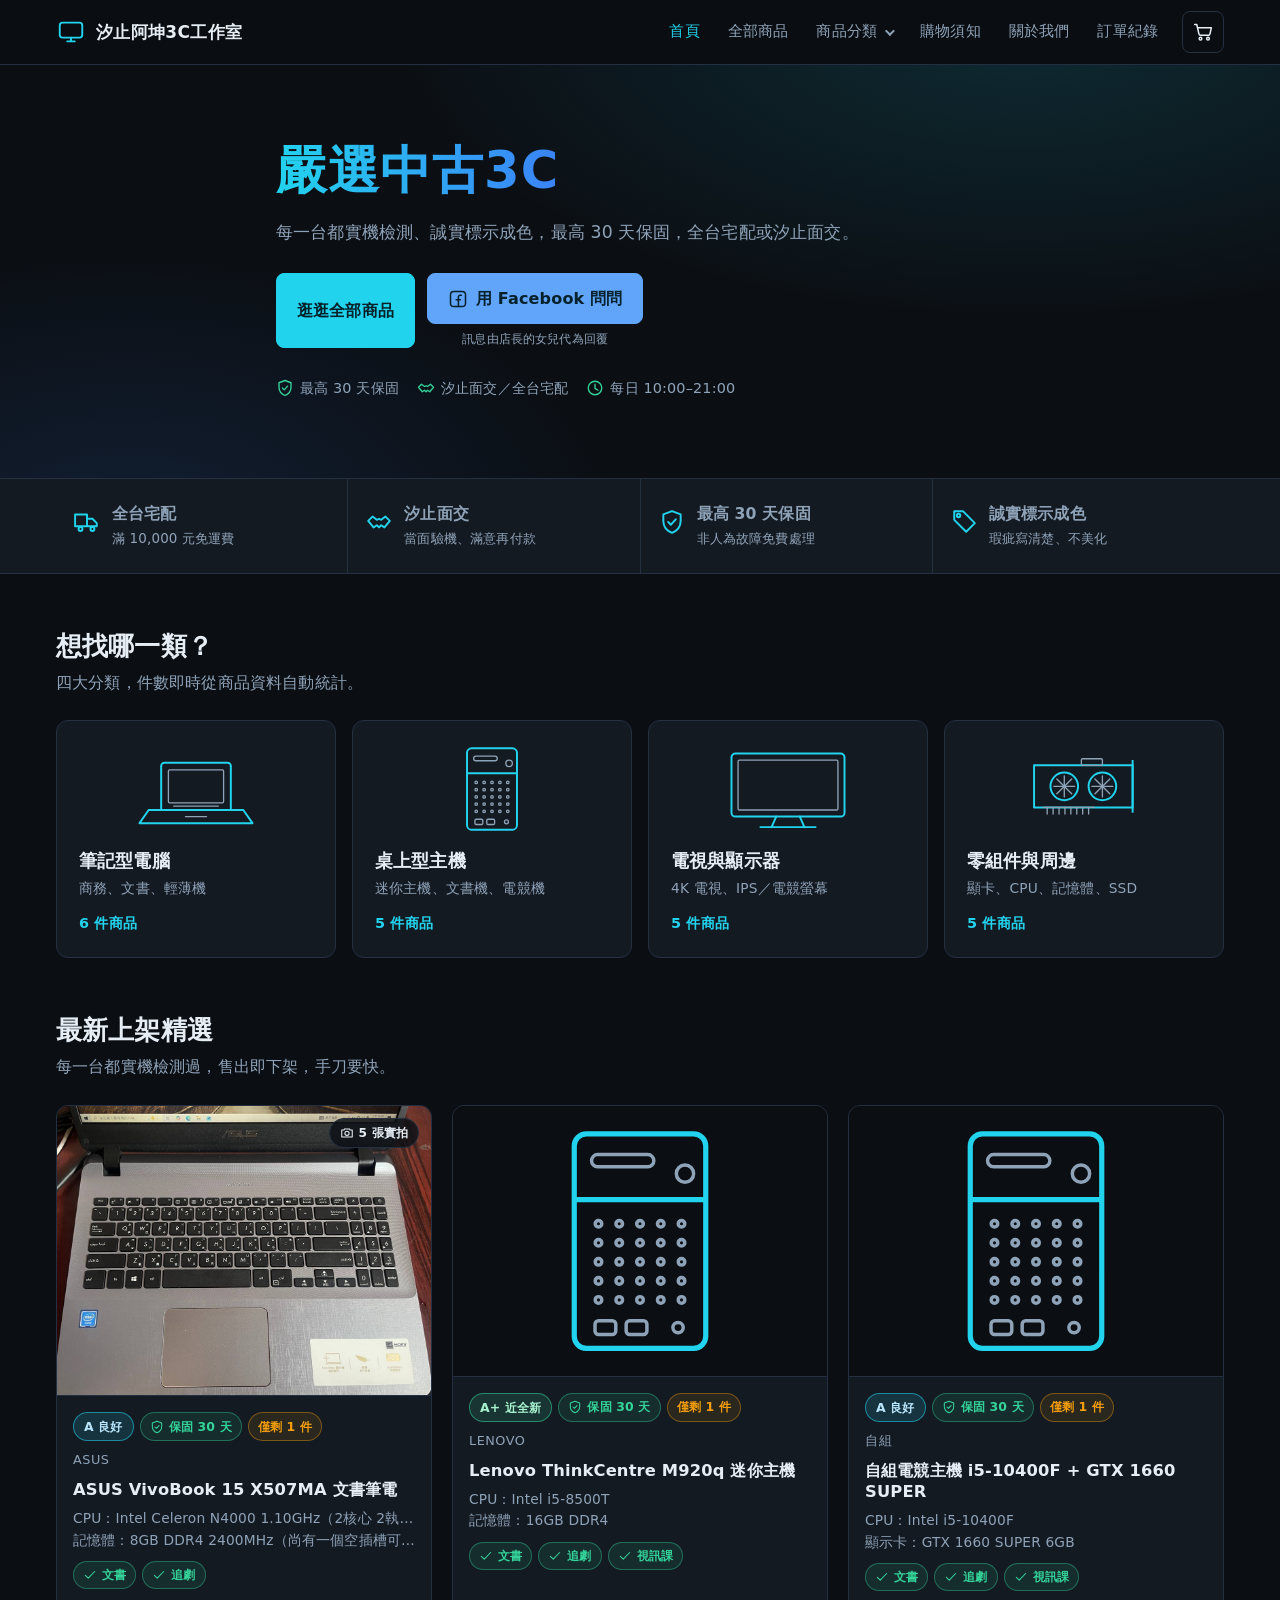
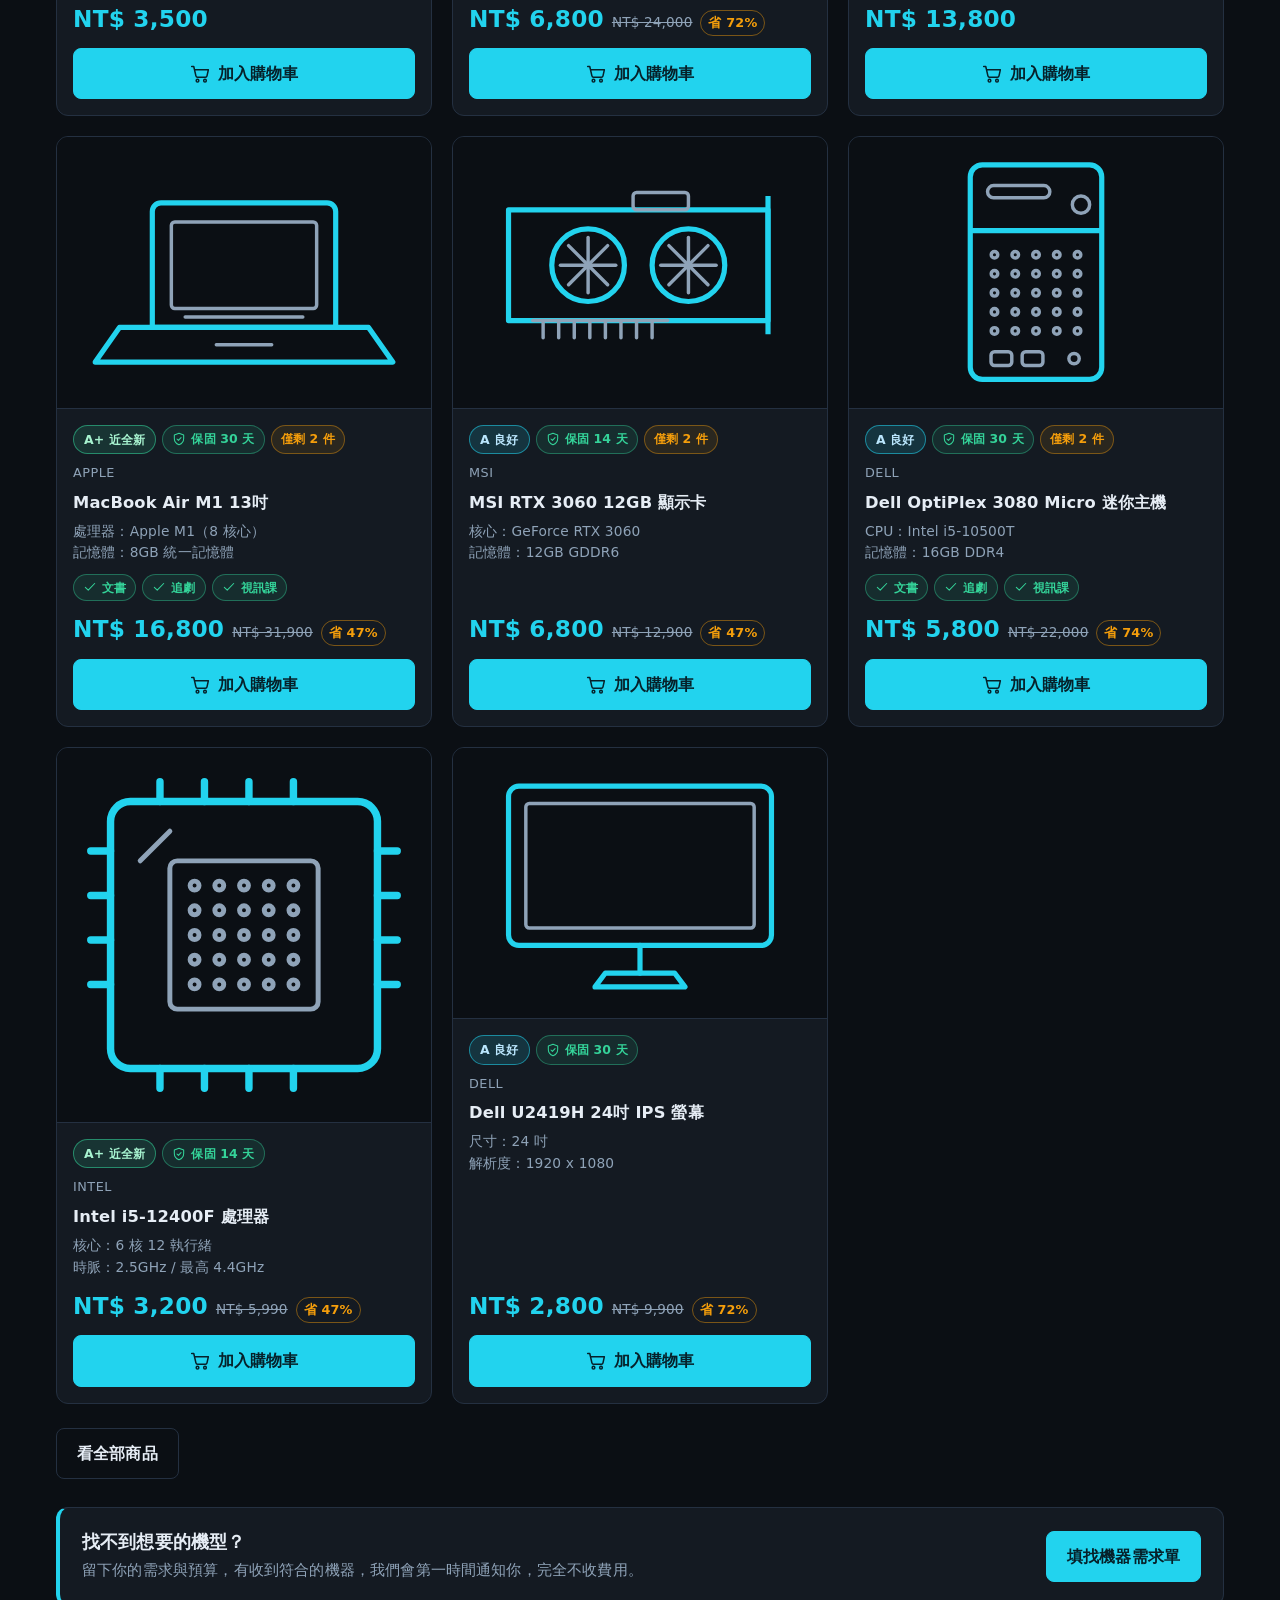
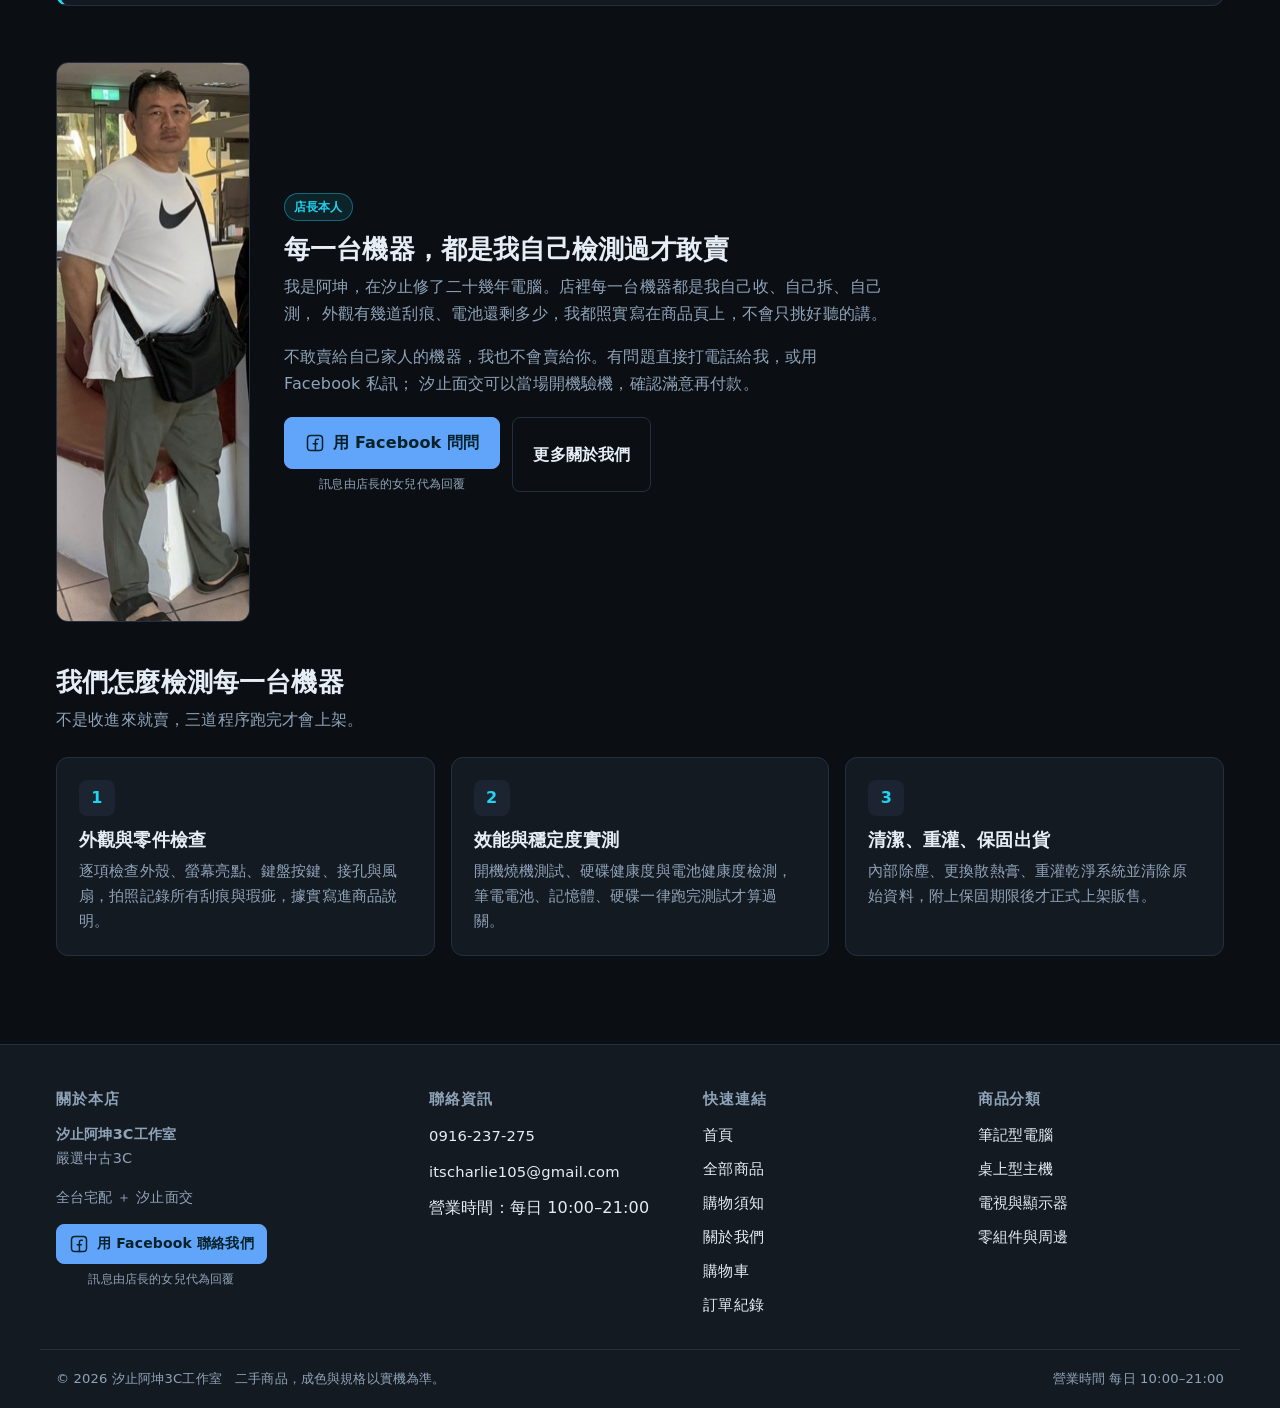
==== commit 5a093bbf: "新功能：用途適合度「這台適合做什麼」 新增 js/fit.js 評分引擎，從既有規格自動算出文書／追劇／視訊課／多工／修圖剪片／玩遊戲六種用途的 1-5 分，老闆不用多填欄位；可用商品的 fit 欄位" ====
--- a/index.html
+++ b/index.html
@@ -147,6 +147,7 @@
 <script src="js/config.js"></script>
 <script src="js/products.js"></script>
 <script src="js/svg.js"></script>
+<script src="js/fit.js"></script>
 <script src="js/app.js"></script>
 </body>
 </html>
--- a/css/style.css
+++ b/css/style.css
@@ -332,6 +332,92 @@
   background: var(--surface); border: 1px dashed var(--border); border-radius: var(--radius);
 }
 .empty-state .icon { width: 44px; height: 44px; color: var(--text-dim); margin: 0 auto 12px; }
+
+/* ---------- 這台適合做什麼 ---------- */
+.fit-panel { margin-bottom: 8px; }
+.fit-verdict {
+  margin: 0 0 16px; padding: 12px 14px;
+  background: var(--surface-2); border-left: 3px solid var(--accent);
+  border-radius: var(--radius-sm); font-size: 1.02rem; line-height: 1.6;
+}
+.fit-list { display: grid; gap: 2px; }
+.fit-row {
+  display: flex; align-items: center; justify-content: space-between; gap: 16px;
+  padding: 11px 2px; border-bottom: 1px solid var(--border);
+}
+.fit-row:last-child { border-bottom: 0; }
+.fit-label { display: flex; flex-direction: column; font-weight: 600; }
+.fit-label small { color: var(--text-dim); font-weight: 400; font-size: .8rem; margin-top: 2px; }
+.fit-value { color: var(--accent); font-size: 1rem; white-space: nowrap; }
+.fit-meter { display: inline-flex; gap: 6px; flex: none; }
+.fit-dot {
+  width: 11px; height: 11px; border-radius: 999px;
+  border: 1px solid var(--border); background: transparent;
+}
+.fit-meter.is-high .fit-dot.on { background: var(--accent); border-color: var(--accent); }
+.fit-meter.is-mid .fit-dot.on { background: var(--accent-2); border-color: var(--accent-2); }
+.fit-meter.is-low .fit-dot.on { background: var(--text-dim); border-color: var(--text-dim); }
+.fit-note { margin: 14px 0 0; }
+.fit-tags { margin-top: 2px; }
+
+/* ---------- 商品照片相簿 ---------- */
+.gallery { display: grid; gap: 12px; }
+.gallery-main {
+  display: block; width: 100%; padding: 0; cursor: zoom-in; overflow: hidden;
+  aspect-ratio: 4 / 3; background: var(--bg);
+  border: 1px solid var(--border); border-radius: var(--radius);
+  transition: border-color var(--speed) var(--ease);
+}
+.gallery-main img { width: 100%; height: 100%; object-fit: contain; }
+.gallery-main:hover { border-color: var(--accent); }
+.gallery-thumbs { display: flex; flex-wrap: wrap; gap: 10px; }
+.gallery-thumb {
+  width: 88px; height: 66px; padding: 0; overflow: hidden; cursor: pointer;
+  background: var(--bg); border: 1px solid var(--border); border-radius: var(--radius-sm);
+  transition: border-color var(--speed) var(--ease), transform var(--speed) var(--ease);
+}
+.gallery-thumb img { width: 100%; height: 100%; object-fit: cover; }
+.gallery-thumb:hover { border-color: var(--accent-2); transform: translateY(-2px); }
+.gallery-thumb[aria-current="true"] {
+  border-color: var(--accent); box-shadow: 0 0 0 2px rgba(34, 211, 238, .3);
+}
+.gallery-hint { margin: 0; }
+
+/* 商品卡右上角的照片張數 */
+.photo-count {
+  position: absolute; top: 12px; right: 12px; z-index: 2;
+  display: inline-flex; align-items: center; gap: 5px;
+  padding: 4px 10px; border-radius: 999px;
+  background: rgba(11, 15, 20, .82); border: 1px solid var(--border);
+  color: var(--text); font-size: .76rem; font-weight: 600;
+}
+.photo-count .icon { width: 14px; height: 14px; }
+
+/* 放大檢視 */
+.lightbox {
+  position: fixed; inset: 0; z-index: 300;
+  display: flex; align-items: center; justify-content: center;
+  padding: 60px 16px; background: rgba(5, 8, 12, .95);
+}
+.lightbox img {
+  max-width: min(94vw, 1200px); max-height: 80vh;
+  object-fit: contain; border-radius: var(--radius-sm);
+}
+.lightbox-step {
+  position: absolute; bottom: 20px; left: 50%; transform: translateX(-50%);
+  margin: 0; color: var(--text-dim); font-size: .9rem;
+}
+.lightbox-close, .lightbox-nav {
+  position: absolute; display: flex; align-items: center; justify-content: center;
+  width: 46px; height: 46px; padding: 0; cursor: pointer;
+  border-radius: 999px; background: var(--surface);
+  border: 1px solid var(--border); color: var(--text);
+  transition: border-color var(--speed) var(--ease);
+}
+.lightbox-close:hover, .lightbox-nav:hover { border-color: var(--accent); }
+.lightbox-close { top: 16px; right: 16px; }
+.lightbox-prev { left: 16px; top: 50%; transform: translateY(-50%); }
+.lightbox-next { right: 16px; top: 50%; transform: translateY(-50%); }
 
 /* ---------- 商品詳情 ---------- */
 .detail-layout { display: grid; grid-template-columns: 1fr 1fr; gap: 32px; align-items: start; }
@@ -609,6 +695,11 @@
   .nav-list a, .nav-dd > summary { padding: 12px 10px; font-size: 1rem; }
   .nav-dd-menu { position: static; box-shadow: none; margin: 4px 0 4px 12px; }
   .detail-layout { grid-template-columns: 1fr; }
+  .fit-row { align-items: flex-start; gap: 10px; }
+  .fit-dot { width: 10px; height: 10px; }
+  .gallery-thumb { width: 72px; height: 56px; }
+  .lightbox { padding: 64px 8px; }
+  .lightbox img { max-height: 70vh; }
   .media--big { height: 260px; }
   .step-grid { grid-template-columns: 1fr; }
   .owner-grid { grid-template-columns: 1fr; gap: 24px; justify-items: center; text-align: left; }
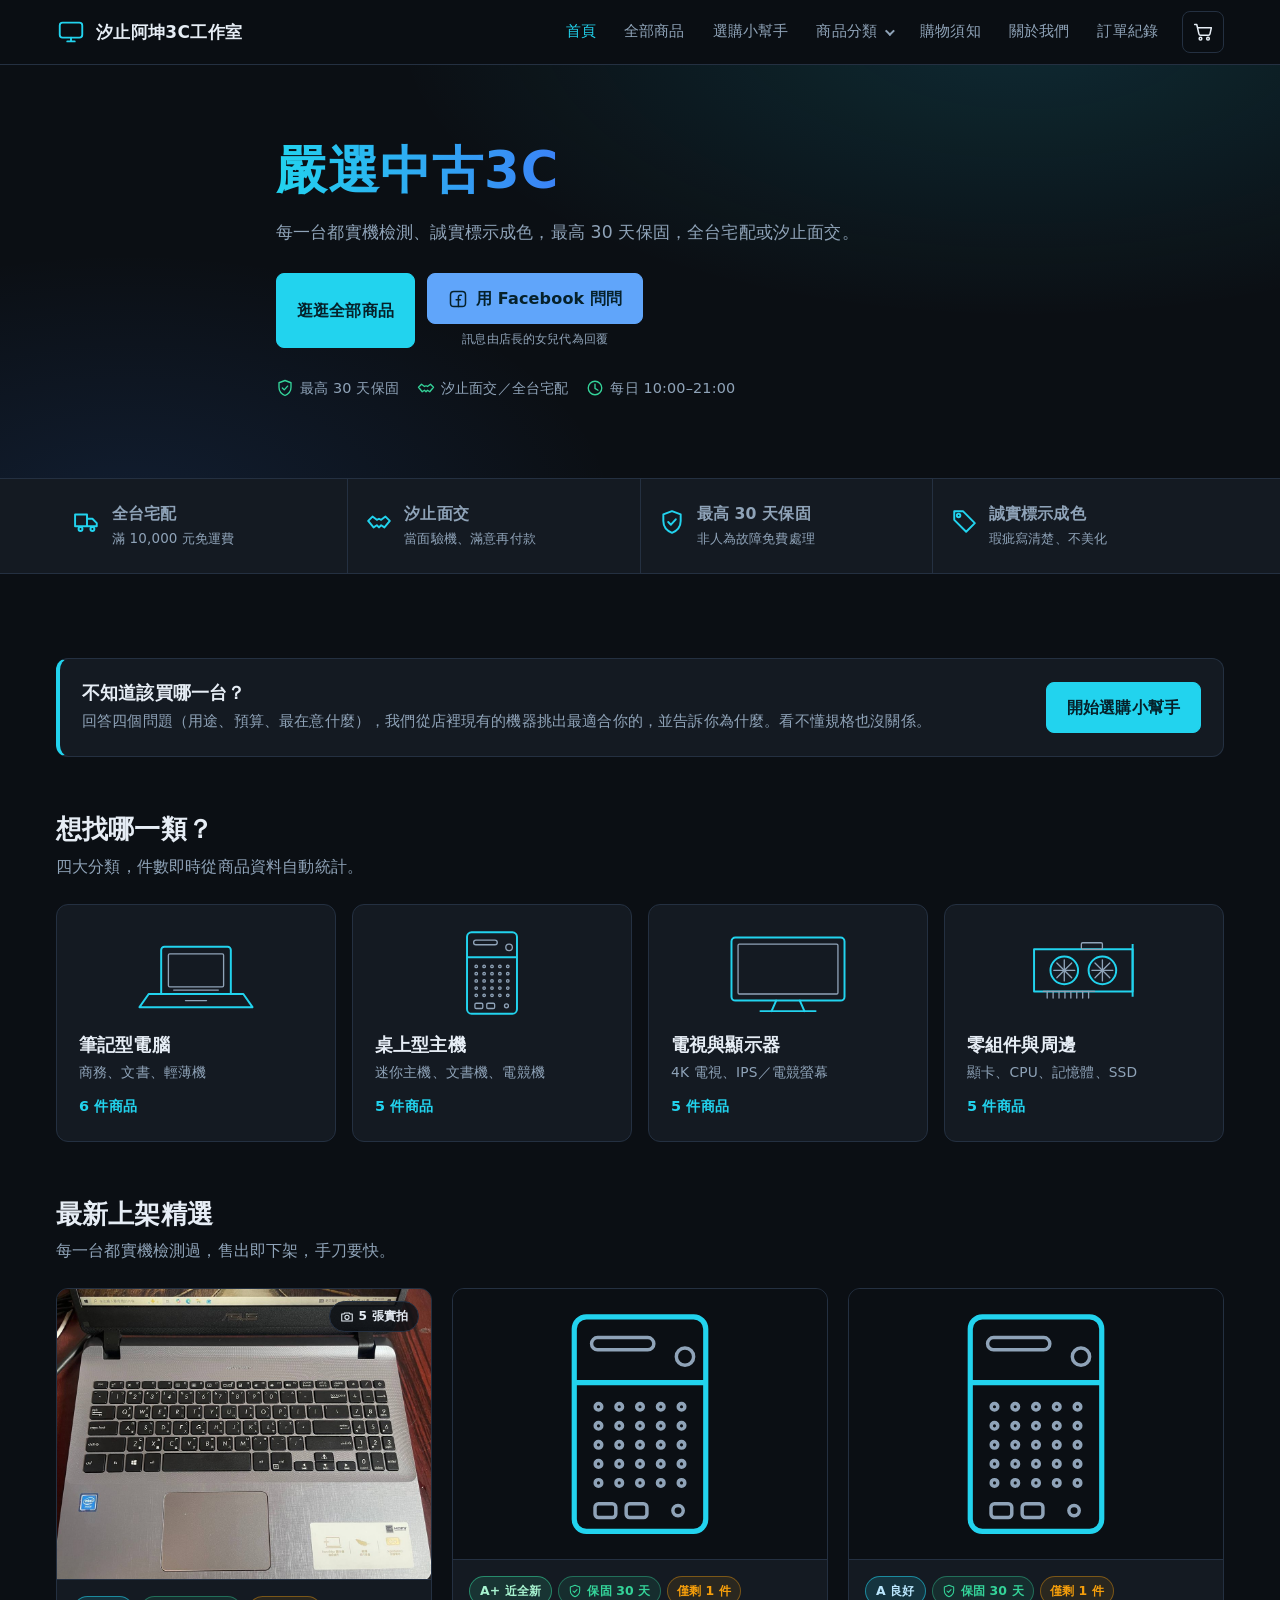
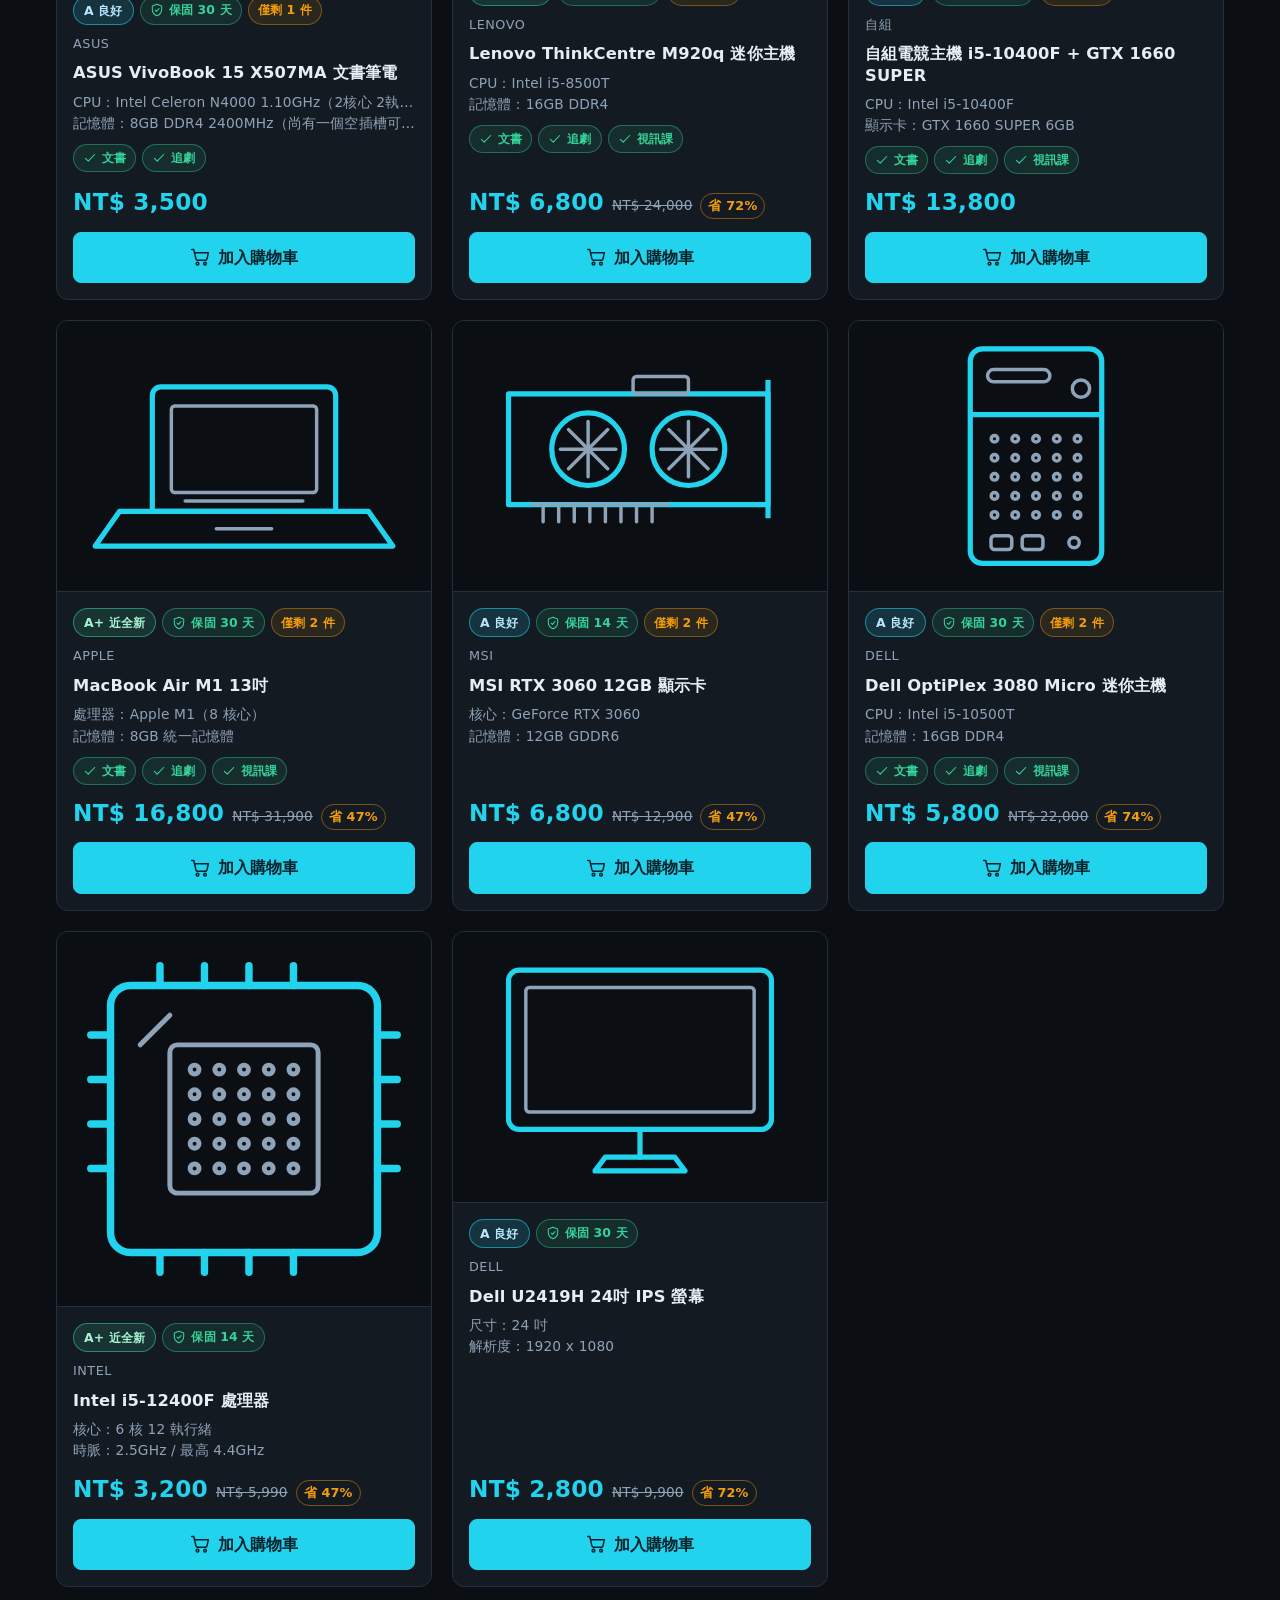
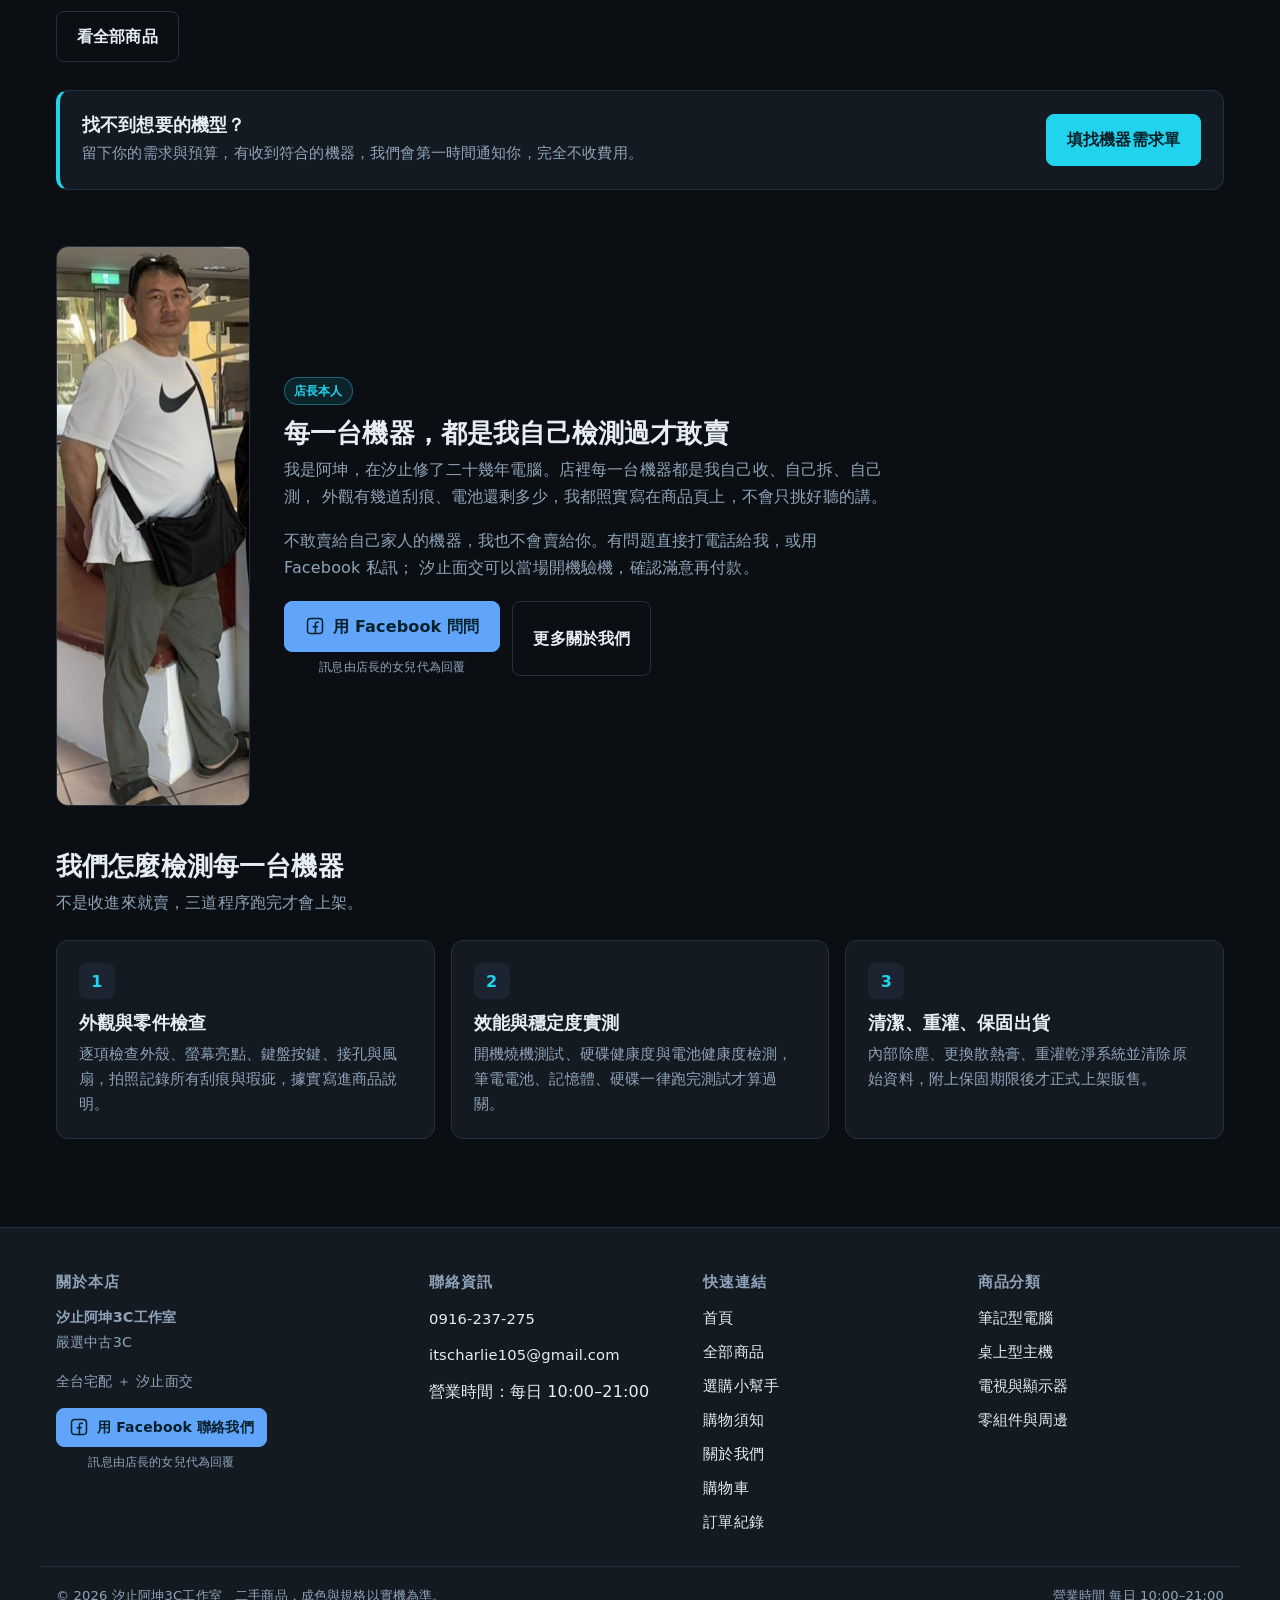
==== commit 3ed93e52: "新增選購小幫手：回答四個問題自動推薦機器 helper.html 問用途、機型、預算與最在意的點，從有庫存的電腦中依用途適合度與偏好排序，推薦最多三台並說明理由（最便宜／最順／成色最好／保固最長，第二" ====
--- a/index.html
+++ b/index.html
@@ -58,6 +58,19 @@
           <span><strong>最高 30 天保固</strong><span>非人為故障免費處理</span></span></div>
         <div class="trust-item"><span data-icon="tag"></span>
           <span><strong>誠實標示成色</strong><span>瑕疵寫清楚、不美化</span></span></div>
+      </div>
+    </div>
+  </section>
+
+  <!-- 選購小幫手入口 -->
+  <section class="section" style="padding-bottom:0">
+    <div class="wrap">
+      <div class="cta-band">
+        <div>
+          <h3>不知道該買哪一台？</h3>
+          <p>回答四個問題（用途、預算、最在意什麼），我們從店裡現有的機器挑出最適合你的，並告訴你為什麼。看不懂規格也沒關係。</p>
+        </div>
+        <a class="btn btn-primary" href="helper.html">開始選購小幫手</a>
       </div>
     </div>
   </section>
--- a/css/style.css
+++ b/css/style.css
@@ -332,6 +332,54 @@
   background: var(--surface); border: 1px dashed var(--border); border-radius: var(--radius);
 }
 .empty-state .icon { width: 44px; height: 44px; color: var(--text-dim); margin: 0 auto 12px; }
+
+/* ---------- 選購小幫手 ---------- */
+.quiz-block { margin-bottom: 26px; }
+.quiz-q {
+  display: flex; align-items: center; flex-wrap: wrap; gap: 8px;
+  font-size: 1.08rem; font-weight: 700; margin-bottom: 12px; padding: 0;
+}
+.quiz-q small { color: var(--text-dim); font-weight: 400; font-size: .84rem; }
+.quiz-no {
+  display: inline-flex; align-items: center; justify-content: center;
+  width: 28px; height: 28px; border-radius: 999px;
+  background: var(--surface-2); color: var(--accent); font-size: .9rem;
+}
+.quiz-options { display: grid; grid-template-columns: repeat(3, 1fr); gap: 10px; }
+.quiz-option {
+  display: flex; flex-direction: column; gap: 3px; padding: 14px 16px; cursor: pointer;
+  background: var(--bg); border: 1px solid var(--border); border-radius: var(--radius-sm);
+  transition: border-color var(--speed) var(--ease), background var(--speed) var(--ease);
+}
+.quiz-option:hover { border-color: var(--accent-2); }
+.quiz-option input { position: absolute; opacity: 0; width: 0; height: 0; }
+.quiz-option-main { font-weight: 600; }
+.quiz-option-sub { color: var(--text-dim); font-size: .82rem; line-height: 1.45; }
+.quiz-option:has(input:checked) {
+  border-color: var(--accent); background: var(--surface-2);
+  box-shadow: 0 0 0 1px var(--accent);
+}
+.quiz-option:has(input:focus-visible) { outline: 2px solid var(--accent); outline-offset: 2px; }
+.quiz-option:has(input:checked) .quiz-option-main::before {
+  content: "✓ "; color: var(--accent);
+}
+
+.rec-list { display: grid; gap: 22px; }
+.rec-item { display: grid; grid-template-columns: 340px 1fr; gap: 20px; align-items: start; }
+.rec-card { position: relative; }
+.rec-rank {
+  position: absolute; top: -12px; left: 12px; z-index: 3;
+  padding: 4px 12px; border-radius: 999px;
+  background: var(--surface-2); border: 1px solid var(--border);
+  color: var(--text-dim); font-size: .78rem; font-weight: 700;
+}
+.rec-rank.is-top { background: var(--accent); border-color: var(--accent); color: #06212A; }
+.rec-why h3 { font-size: 1.05rem; margin-bottom: 8px; }
+.rec-reason {
+  margin: 0 0 14px; padding: 10px 12px;
+  background: var(--surface-2); border-left: 3px solid var(--accent);
+  border-radius: var(--radius-sm);
+}
 
 /* ---------- 這台適合做什麼 ---------- */
 .fit-panel { margin-bottom: 8px; }
@@ -702,6 +750,8 @@
   .lightbox img { max-height: 70vh; }
   .media--big { height: 260px; }
   .step-grid { grid-template-columns: 1fr; }
+  .quiz-options { grid-template-columns: repeat(2, 1fr); }
+  .rec-item { grid-template-columns: 1fr; gap: 14px; }
   .owner-grid { grid-template-columns: 1fr; gap: 24px; justify-items: center; text-align: left; }
   .owner-photo { height: 520px; }
   .trust-grid { grid-template-columns: repeat(2, 1fr); }
@@ -728,6 +778,7 @@
   .order-actions .btn { width: 100%; }
   .order-card-head .price { margin-left: 0; width: 100%; }
   .section-title { font-size: 1.35rem; }
+  .quiz-options { grid-template-columns: 1fr; }
   .owner-photo { height: 470px; }
   .owner-text .hero-actions .btn { width: 100%; }
   .cta-band .btn { width: 100%; }
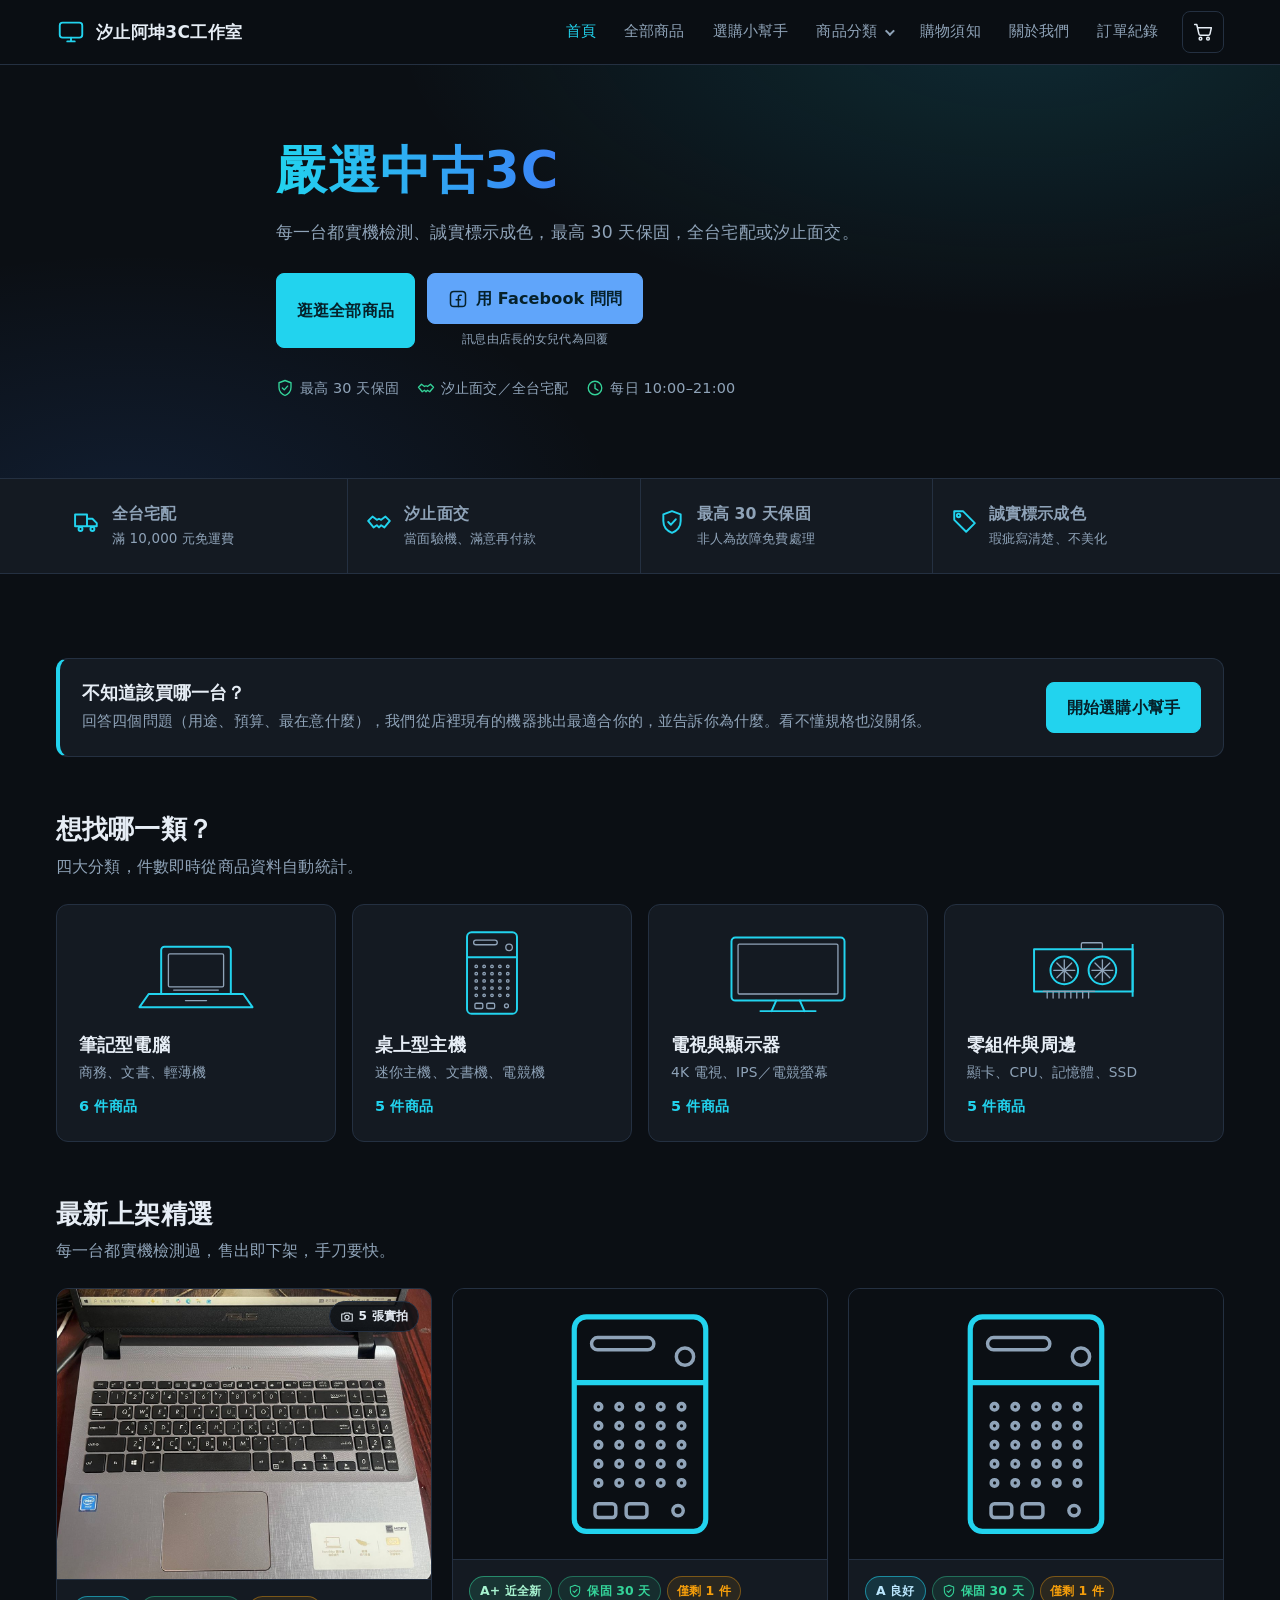
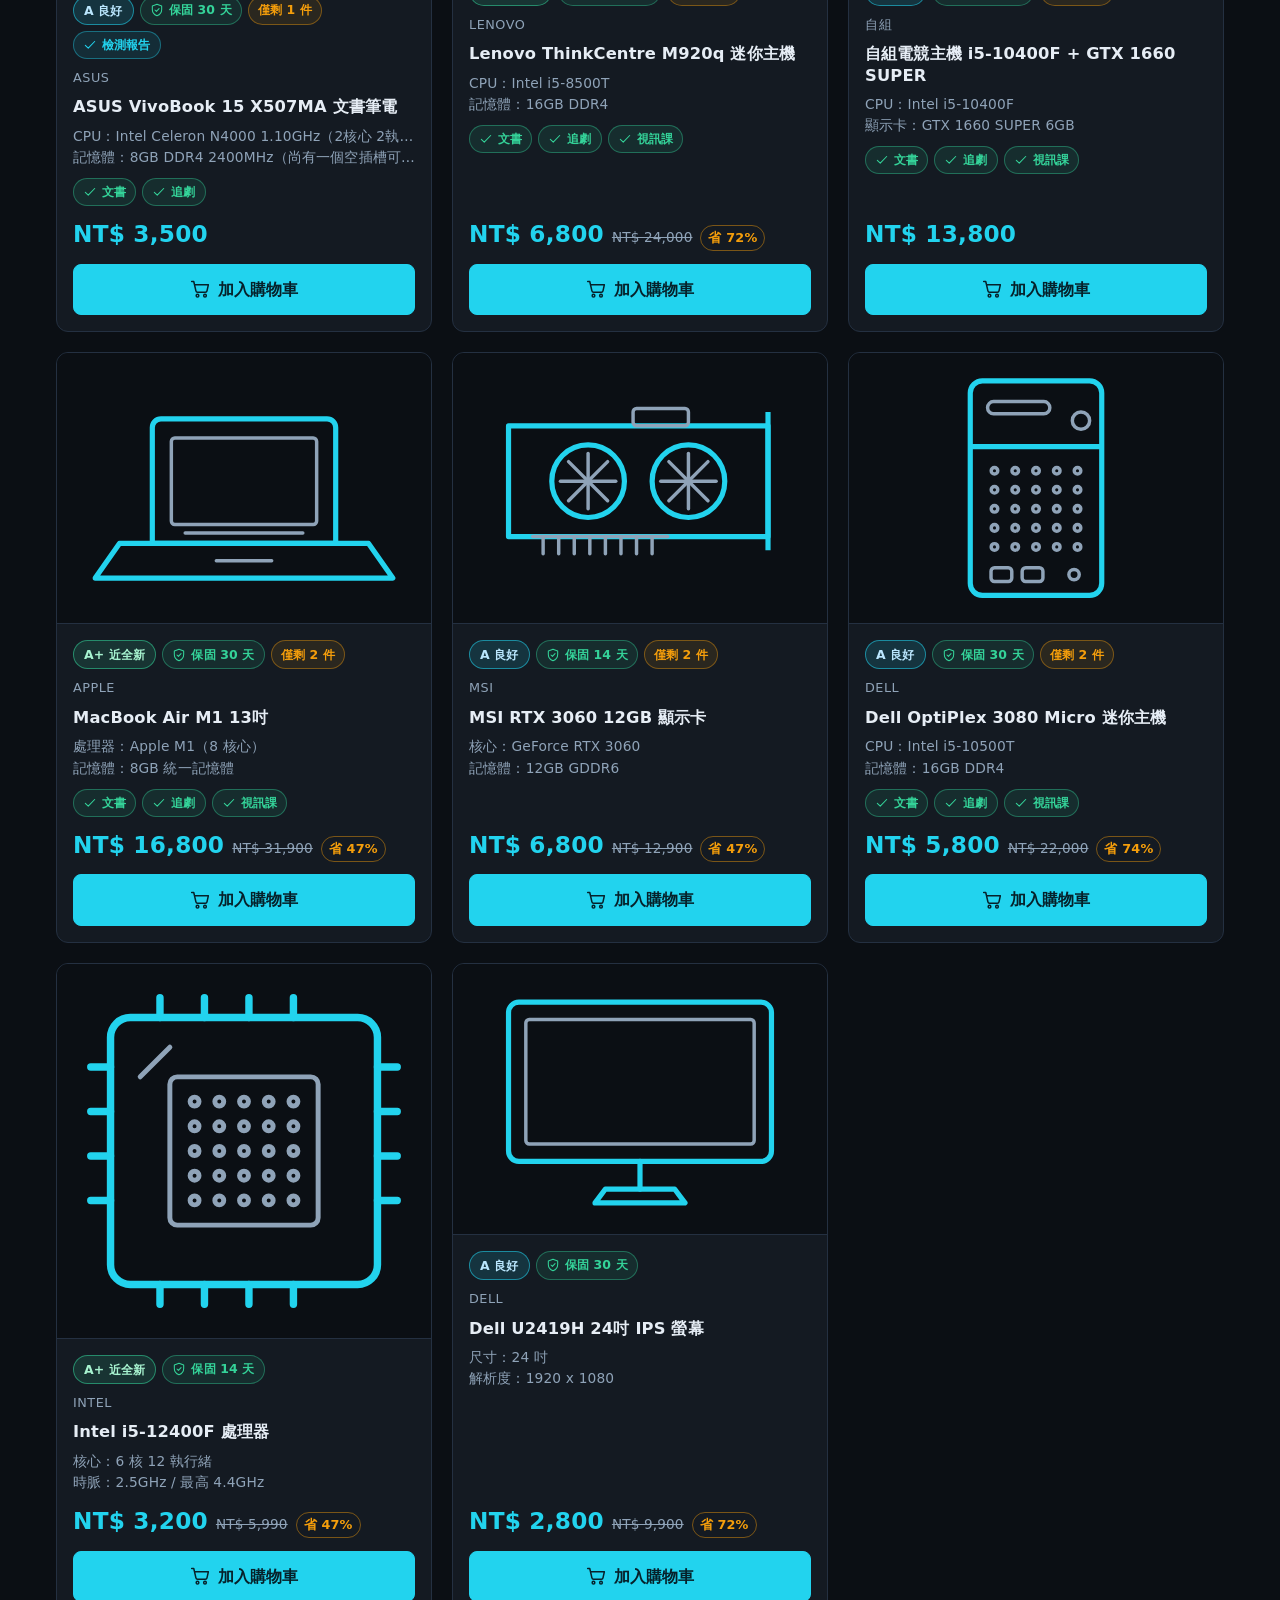
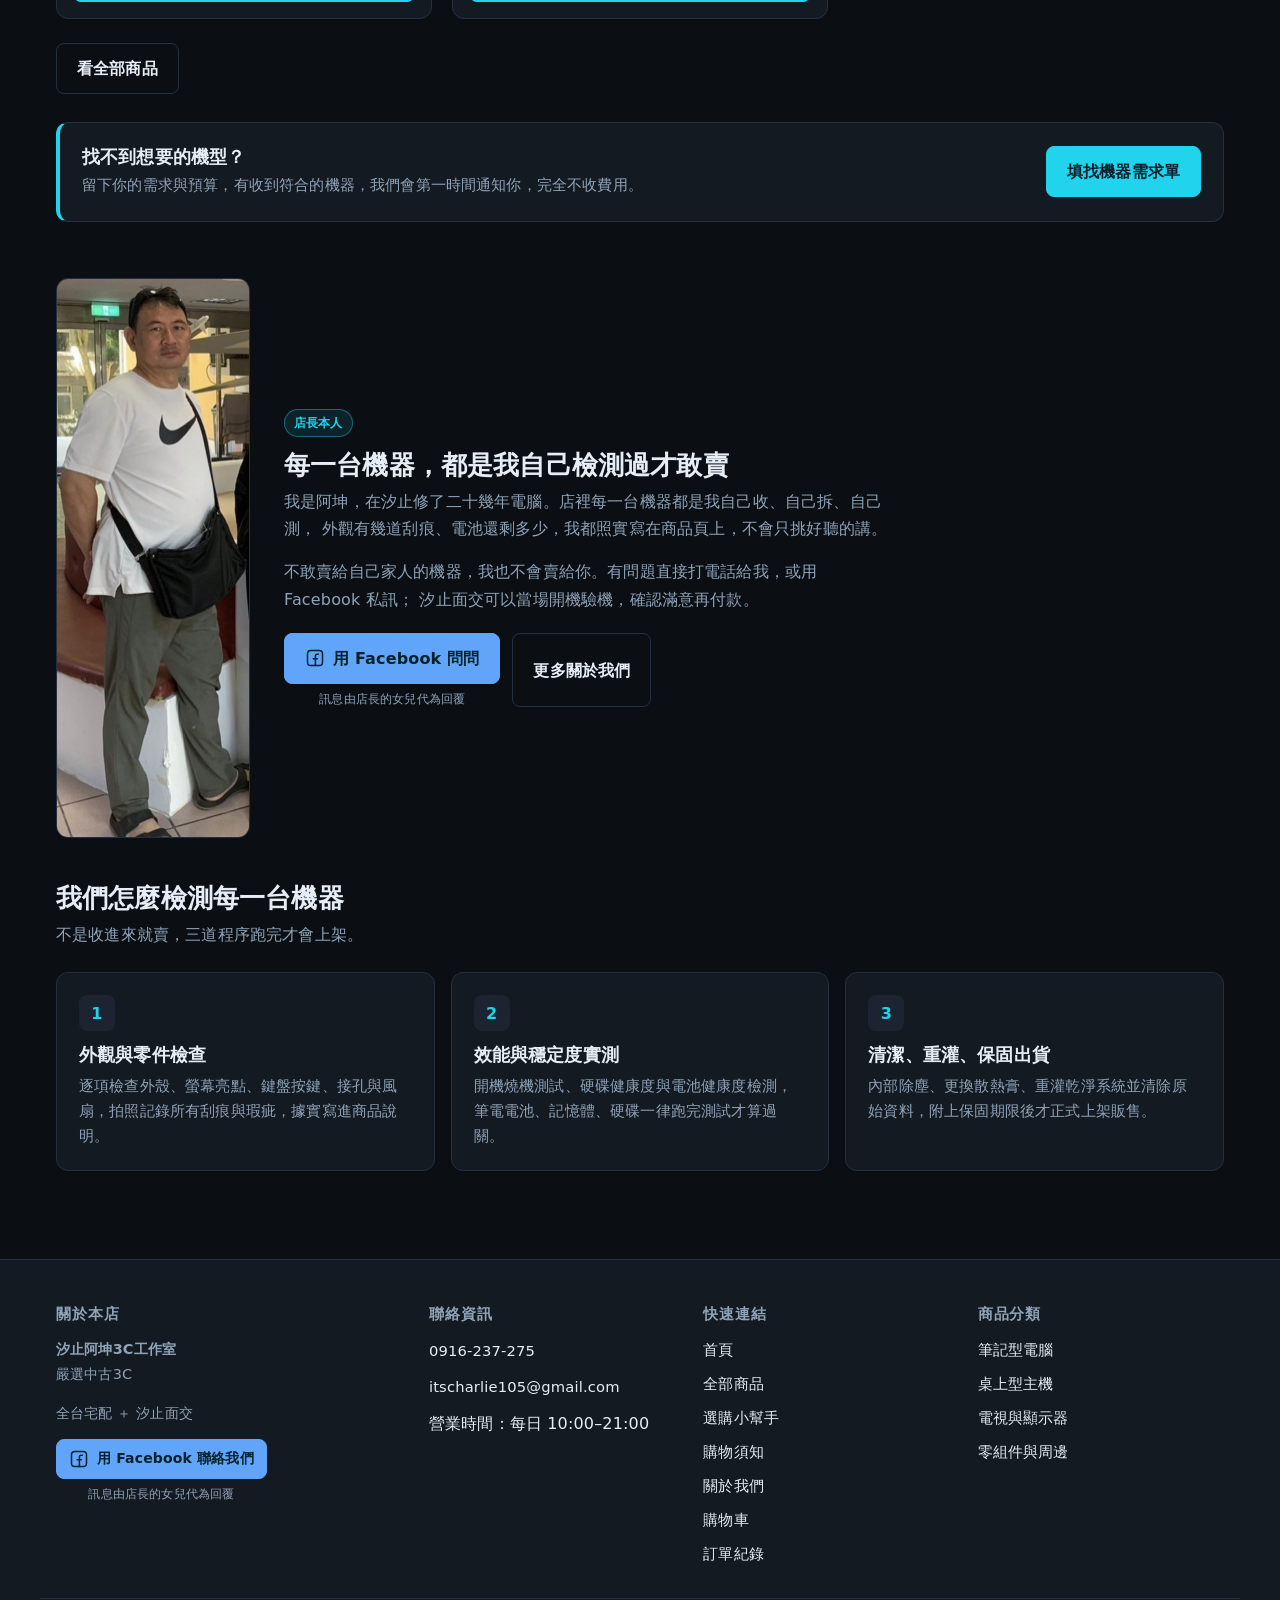
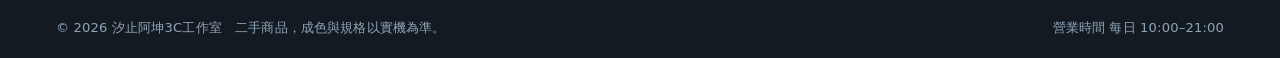
==== commit 0df2e950: "新功能：逐台檢測報告 新增 js/inspect.js，商品可填 inspection 欄位記錄 14 項檢測的實際結果（通過／實際數值／注意／不適用／未檢測），商品頁顯示檢測日期、檢測人員與統計，刻" ====
--- a/index.html
+++ b/index.html
@@ -161,6 +161,7 @@
 <script src="js/products.js"></script>
 <script src="js/svg.js"></script>
 <script src="js/fit.js"></script>
+<script src="js/inspect.js"></script>
 <script src="js/app.js"></script>
 </body>
 </html>
--- a/css/style.css
+++ b/css/style.css
@@ -332,6 +332,36 @@
   background: var(--surface); border: 1px dashed var(--border); border-radius: var(--radius);
 }
 .empty-state .icon { width: 44px; height: 44px; color: var(--text-dim); margin: 0 auto 12px; }
+
+/* ---------- 逐台檢測報告 ---------- */
+.ins-panel { margin-top: 20px; }
+.ins-head {
+  display: flex; flex-wrap: wrap; align-items: baseline;
+  justify-content: space-between; gap: 10px;
+}
+.ins-date { color: var(--text-dim); font-size: .84rem; }
+.ins-summary { margin: 10px 0 14px; color: var(--accent); font-weight: 600; }
+.ins-list { display: grid; gap: 2px; }
+.ins-row {
+  display: flex; align-items: center; gap: 12px;
+  padding: 10px 2px; border-bottom: 1px solid var(--border);
+}
+.ins-row:last-child { border-bottom: 0; }
+.ins-mark {
+  display: flex; align-items: center; justify-content: center; flex: none;
+  width: 22px; height: 22px; border-radius: 999px;
+  font-size: .8rem; font-weight: 700; border: 1px solid;
+}
+.ins-mark.is-pass { color: var(--ok); border-color: rgba(52, 211, 153, .5); background: rgba(52, 211, 153, .12); }
+.ins-mark.is-note { color: var(--warn); border-color: rgba(245, 158, 11, .5); background: rgba(245, 158, 11, .12); }
+.ins-mark.is-none { color: var(--text-dim); border-color: var(--border); }
+.ins-label { display: flex; flex-direction: column; font-weight: 600; flex: 1 1 auto; }
+.ins-label small { color: var(--text-dim); font-weight: 400; font-size: .78rem; margin-top: 2px; }
+.ins-result { text-align: right; font-size: .92rem; }
+.ins-row.is-pass .ins-result { color: var(--text); }
+.ins-row.is-note .ins-result { color: var(--warn); }
+.ins-row.is-none .ins-result { color: var(--text-dim); }
+.ins-note { margin: 14px 0 0; }
 
 /* ---------- 選購小幫手 ---------- */
 .quiz-block { margin-bottom: 26px; }
@@ -744,6 +774,8 @@
   .nav-dd-menu { position: static; box-shadow: none; margin: 4px 0 4px 12px; }
   .detail-layout { grid-template-columns: 1fr; }
   .fit-row { align-items: flex-start; gap: 10px; }
+  .ins-row { align-items: flex-start; }
+  .ins-result { flex: none; max-width: 42%; }
   .fit-dot { width: 10px; height: 10px; }
   .gallery-thumb { width: 72px; height: 56px; }
   .lightbox { padding: 64px 8px; }
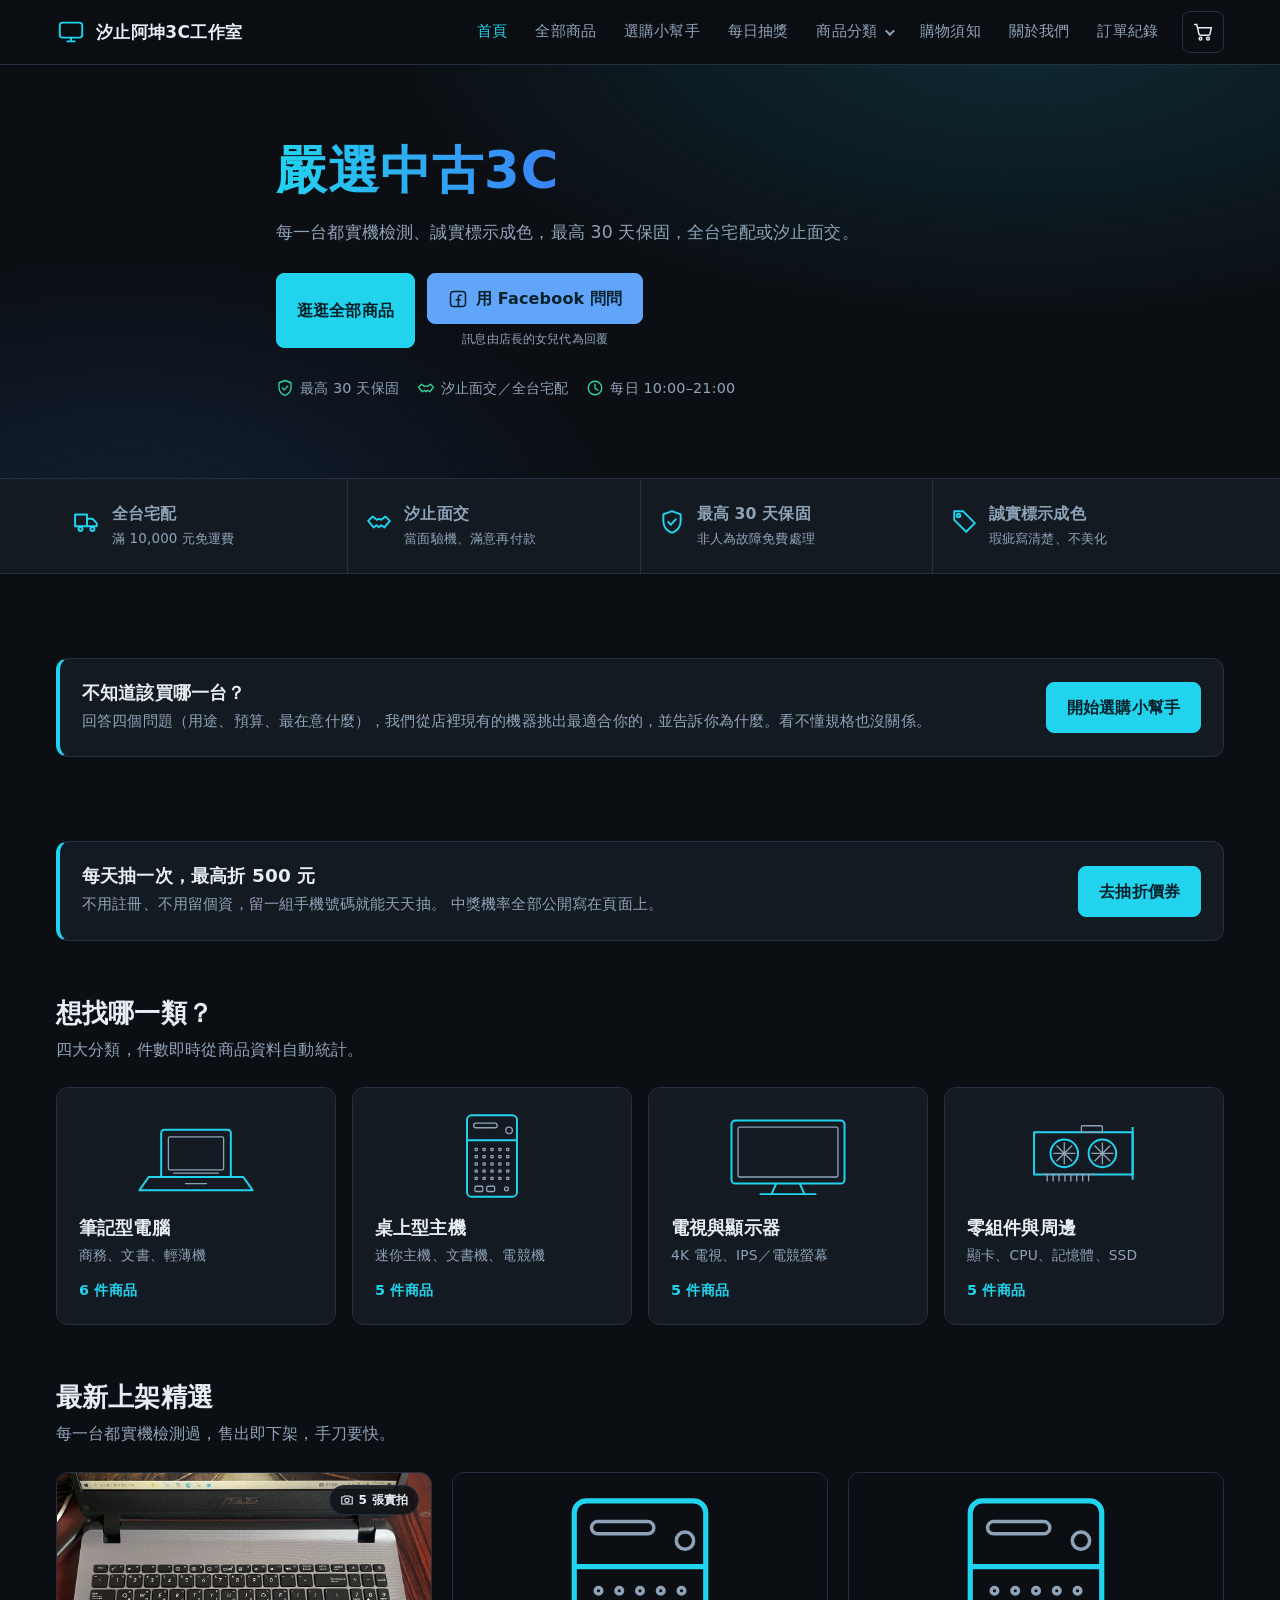
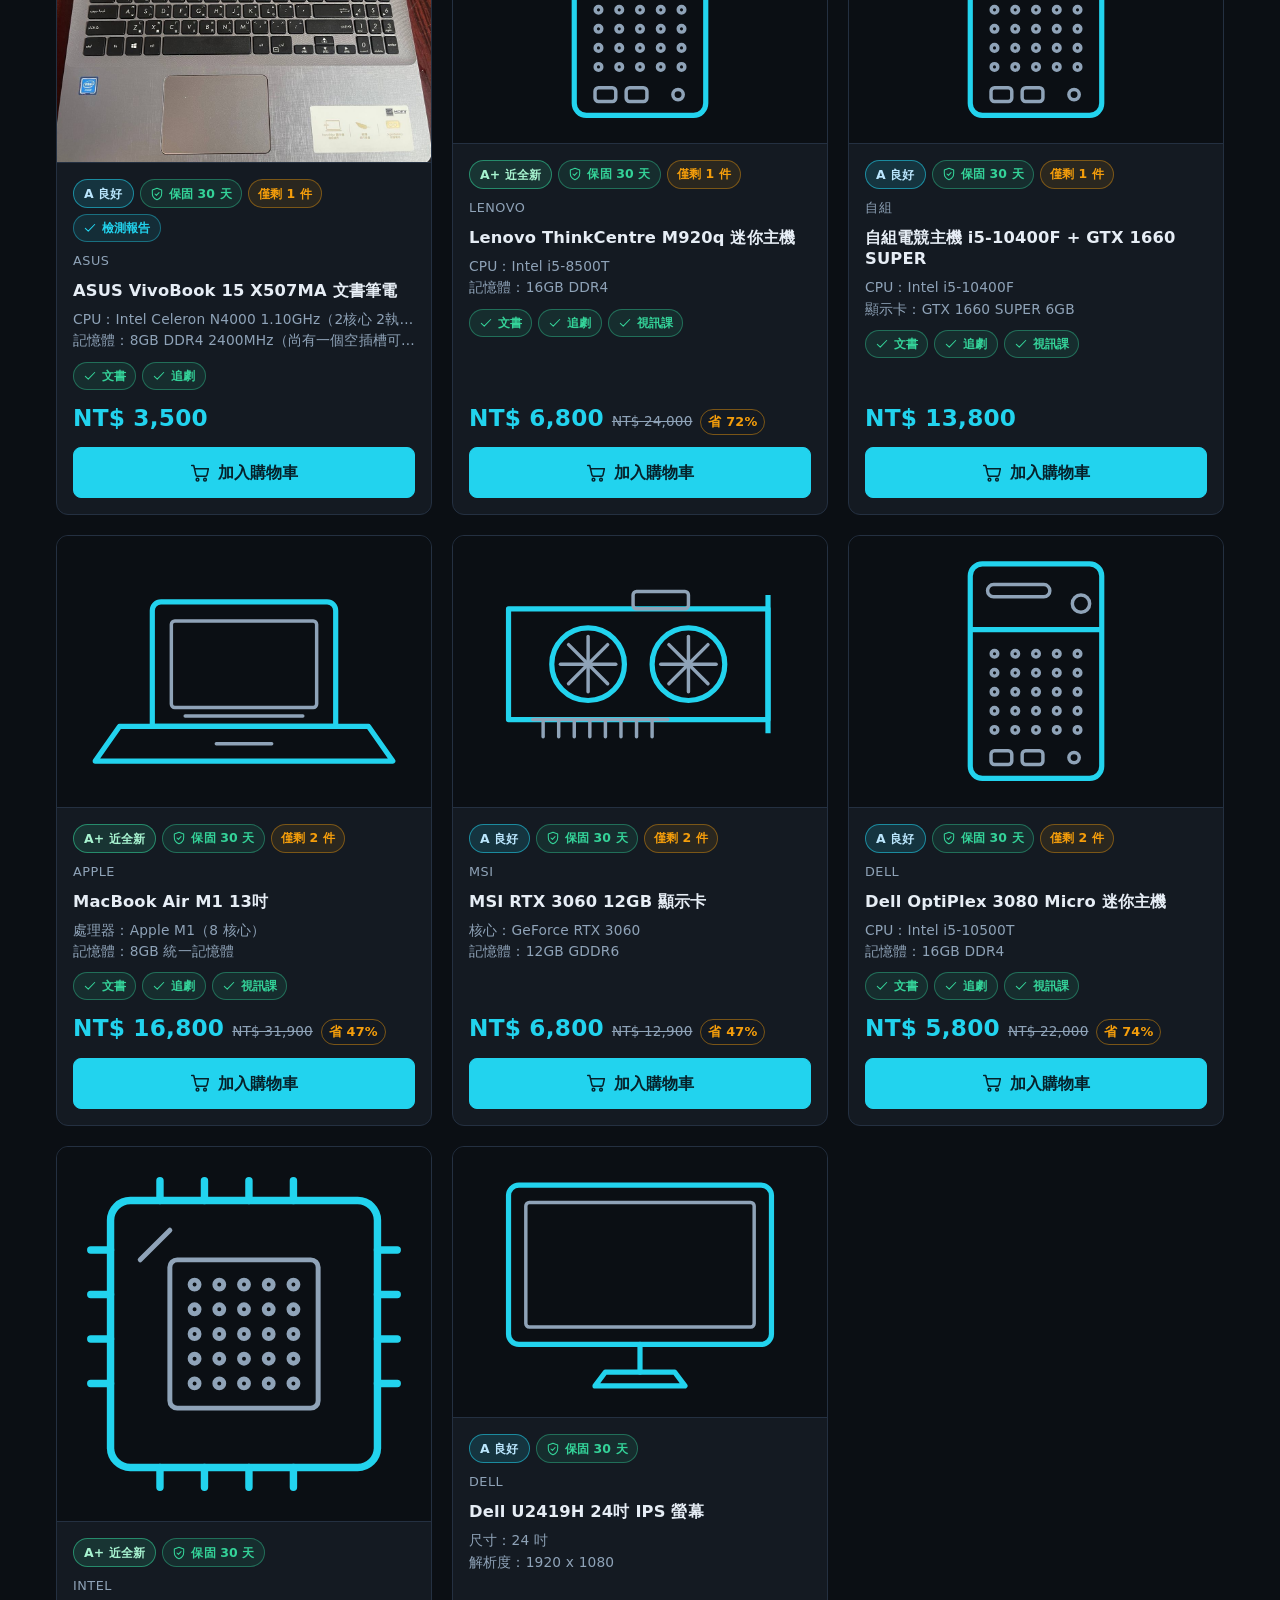
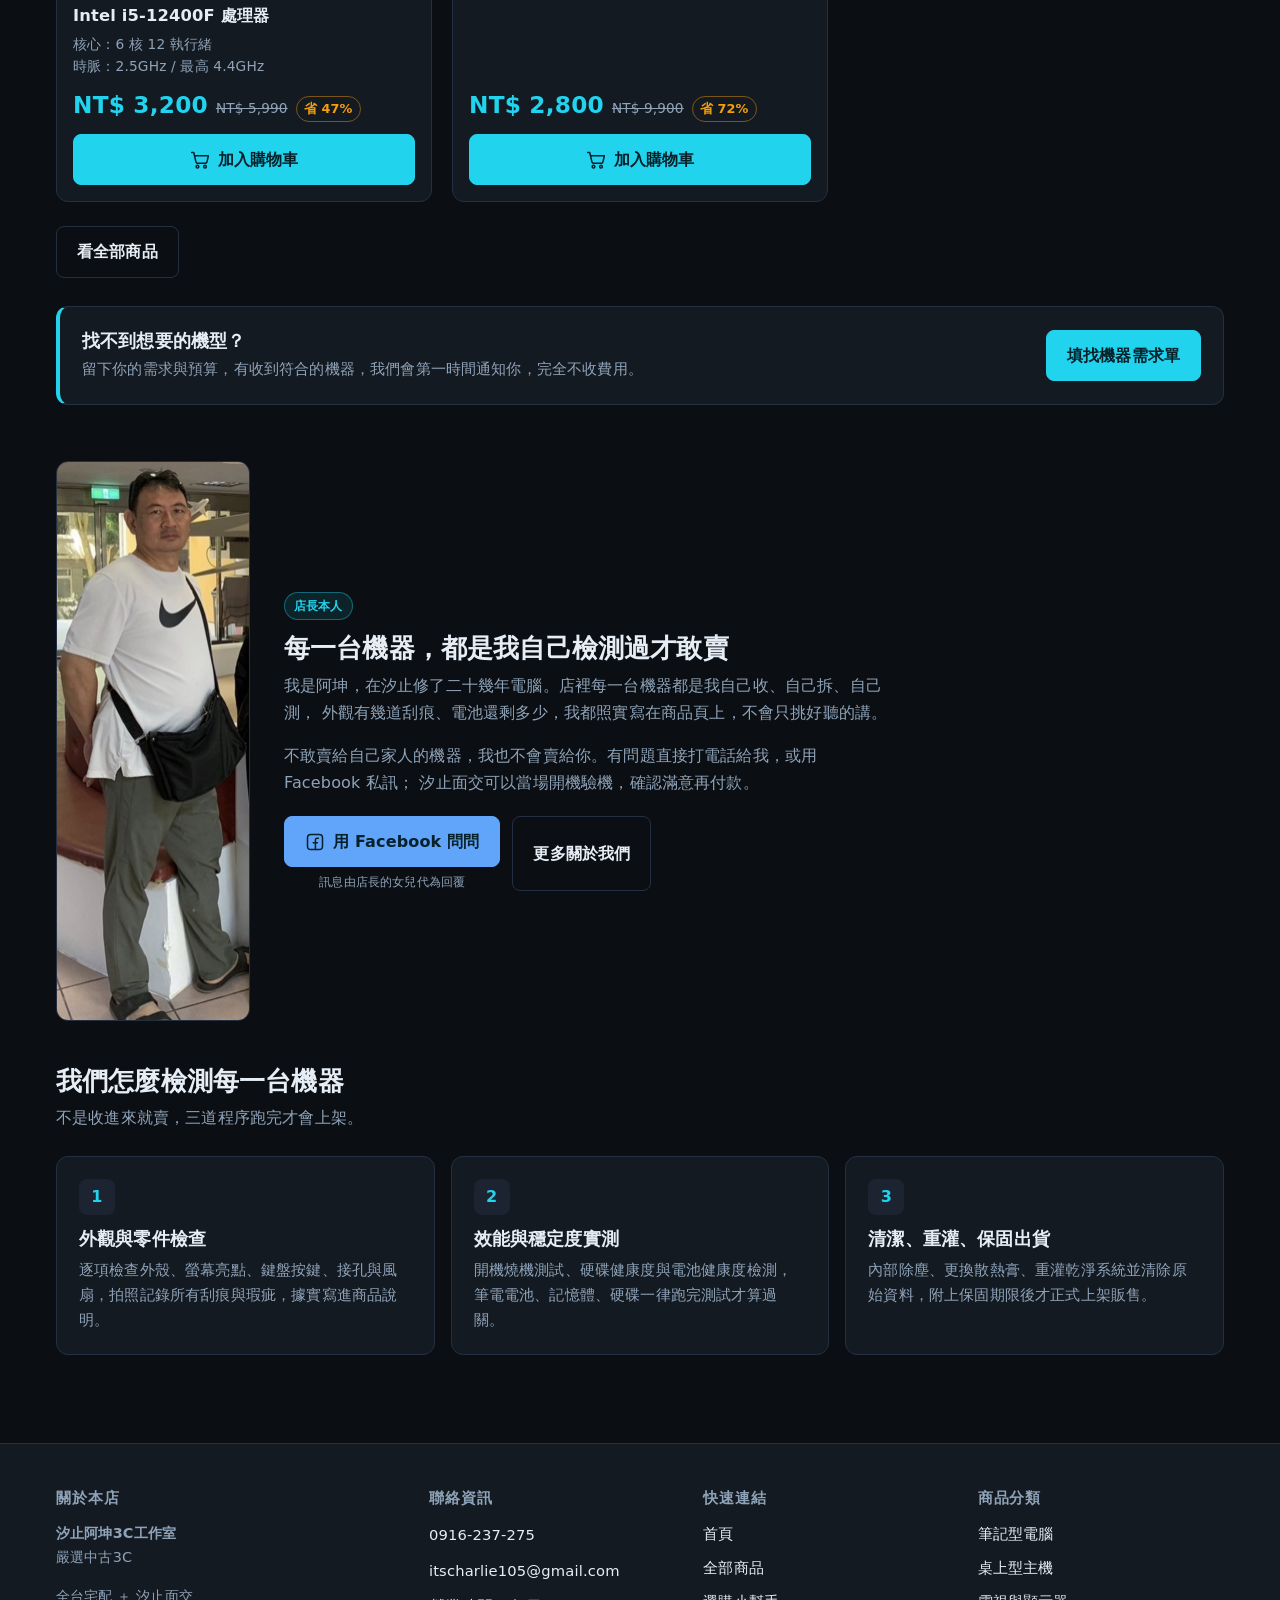
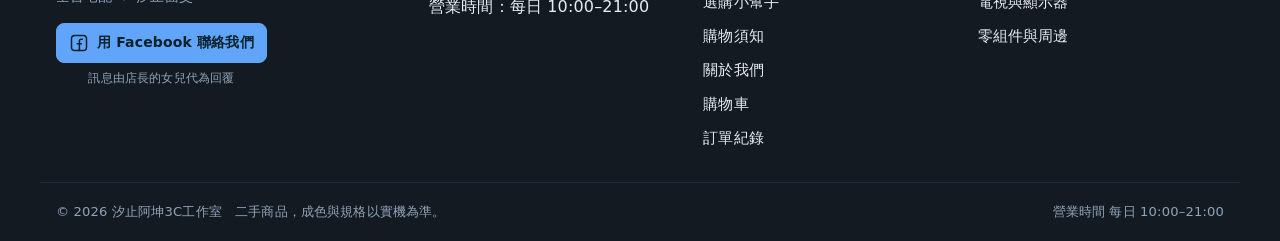
==== commit c92e53fb: "新增每日抽折價券活動 抽獎機制： - js/lucky.js 提供 window.Lucky，規則全部寫在 config 的 lottery 區塊 - 每天一次、同時只持有一張券；抽到更大的才換，較小" ====
--- a/index.html
+++ b/index.html
@@ -71,6 +71,20 @@
           <p>回答四個問題（用途、預算、最在意什麼），我們從店裡現有的機器挑出最適合你的，並告訴你為什麼。看不懂規格也沒關係。</p>
         </div>
         <a class="btn btn-primary" href="helper.html">開始選購小幫手</a>
+      </div>
+    </div>
+  </section>
+
+  <!-- 每日抽獎入口（活動關閉時由 app.js 自動隱藏） -->
+  <section class="section" style="padding-bottom:0" id="home-lucky" hidden>
+    <div class="wrap">
+      <div class="cta-band cta-band--lucky">
+        <div>
+          <h3 id="home-lucky-title">每天抽一次，最高折 500 元</h3>
+          <p id="home-lucky-text">不用註冊、不用留個資，留一組手機號碼就能天天抽。
+            中獎機率全部公開寫在頁面上。</p>
+        </div>
+        <a class="btn btn-primary" href="lucky.html" id="home-lucky-btn">去抽折價券</a>
       </div>
     </div>
   </section>
@@ -162,6 +176,7 @@
 <script src="js/svg.js"></script>
 <script src="js/fit.js"></script>
 <script src="js/inspect.js"></script>
+<script src="js/lucky.js"></script>
 <script src="js/app.js"></script>
 </body>
 </html>
--- a/css/style.css
+++ b/css/style.css
@@ -333,6 +333,107 @@
 }
 .empty-state .icon { width: 44px; height: 44px; color: var(--text-dim); margin: 0 auto 12px; }
 
+/* ---------- 每日抽獎與折價券 ---------- */
+.cta-band--lucky {
+  border-color: rgba(34, 211, 238, .4);
+  background: linear-gradient(135deg, rgba(34, 211, 238, .1), rgba(59, 130, 246, .08));
+}
+
+.lucky-join { max-width: 520px; }
+
+/* 卡包：手上那張券 */
+.wallet { display: flex; align-items: stretch; overflow: hidden; margin-bottom: 20px; }
+.wallet--empty { display: block; padding: 18px; color: var(--text-dim); }
+.wallet--empty strong { color: var(--text); }
+.wallet-main {
+  display: flex; flex-direction: column; justify-content: center; gap: 2px;
+  padding: 20px 24px; min-width: 190px;
+  background: linear-gradient(135deg, rgba(34, 211, 238, .16), rgba(59, 130, 246, .16));
+  border-right: 1px dashed var(--border);
+}
+.wallet-label { color: var(--text-dim); font-size: .82rem; }
+.wallet-amount {
+  font-size: 2.1rem; font-weight: 700; color: var(--accent); line-height: 1.15;
+  font-variant-numeric: tabular-nums;
+}
+.wallet-min { color: var(--text-dim); font-size: .86rem; }
+.wallet-side {
+  display: flex; flex-direction: column; align-items: flex-start; justify-content: center;
+  gap: 8px; padding: 18px 20px; flex: 1 1 auto;
+}
+.wallet-code {
+  font-family: ui-monospace, SFMono-Regular, Menlo, monospace;
+  font-size: .95rem; letter-spacing: .04em; color: var(--text);
+  padding: 5px 10px; border: 1px dashed var(--border); border-radius: var(--radius-sm);
+  background: var(--surface-2);
+}
+.wallet-exp { color: var(--text-dim); font-size: .86rem; }
+.wallet-exp.is-soon { color: var(--warn); font-weight: 600; }
+
+/* 抽獎機 */
+.lucky-machine { text-align: center; }
+.lucky-reel {
+  display: grid; grid-template-columns: repeat(5, 1fr); gap: 8px;
+  margin: 0 0 18px; padding: 0; list-style: none;
+}
+.lucky-slot {
+  display: flex; flex-direction: column; align-items: center; justify-content: center;
+  gap: 3px; padding: 16px 6px; min-height: 86px;
+  background: var(--surface-2); border: 1px solid var(--border);
+  border-radius: var(--radius-sm);
+  transition: background var(--speed) var(--ease), border-color var(--speed) var(--ease),
+    transform var(--speed) var(--ease);
+}
+.lucky-slot-main { font-weight: 700; font-size: 1.02rem; }
+.lucky-slot-sub { color: var(--text-dim); font-size: .74rem; }
+.lucky-slot.is-blank .lucky-slot-main { color: var(--text-dim); font-weight: 600; }
+.lucky-slot.is-active {
+  background: rgba(34, 211, 238, .16); border-color: var(--accent);
+  transform: translateY(-3px);
+}
+.lucky-slot.is-active .lucky-slot-main { color: var(--accent); }
+.lucky-go { font-size: 1.05rem; }
+.lucky-result { min-height: 26px; margin: 0 0 14px; color: var(--text-dim); }
+.lucky-result span { display: block; font-size: 1.25rem; font-weight: 700; margin-bottom: 4px; }
+.lucky-result .r-win { color: var(--ok); }
+.lucky-result .r-keep { color: var(--accent); }
+.lucky-result .r-none { color: var(--text-dim); }
+.lucky-result strong { color: var(--text); }
+
+.lucky-foot {
+  display: flex; flex-wrap: wrap; align-items: center; justify-content: space-between;
+  gap: 10px; margin: 14px 2px 0;
+}
+.lucky-stat { color: var(--text-dim); font-size: .84rem; }
+.btn-link {
+  background: none; border: 0; padding: 0; cursor: pointer;
+  color: var(--text-dim); font: inherit; font-size: .84rem;
+  text-decoration: underline; text-underline-offset: 3px;
+  transition: color var(--speed) var(--ease);
+}
+.btn-link:hover { color: var(--accent); }
+
+/* 機率公開表 */
+.lucky-odds { margin-top: 28px; }
+.odds-table thead th { width: auto; }
+.odds-table tbody th { width: 42%; }
+.odds-table td { font-variant-numeric: tabular-nums; }
+.odds-amount { color: var(--accent); font-weight: 700; }
+.odds-none { color: var(--text-dim); }
+
+/* 結帳摘要裡的折價券 */
+.sum-row--cut strong { color: var(--ok); }
+.sum-row--cut small {
+  display: block; margin-top: 2px; font-size: .74rem; color: var(--text-dim);
+  font-family: ui-monospace, SFMono-Regular, Menlo, monospace;
+}
+.coupon-note {
+  margin: 10px 0 0; padding: 10px 12px; font-size: .86rem; line-height: 1.6;
+  color: var(--text-dim); background: var(--surface-2);
+  border: 1px solid var(--border); border-radius: var(--radius-sm);
+}
+.coupon-note strong { color: var(--accent); }
+
 /* ---------- 逐台檢測報告 ---------- */
 .ins-panel { margin-top: 20px; }
 .ins-head {
@@ -505,6 +606,19 @@
 .detail-meta { display: grid; gap: 10px; margin: 18px 0; }
 .detail-meta div { display: flex; gap: 10px; align-items: center; color: var(--text-dim); font-size: .94rem; }
 .detail-meta strong { color: var(--text); font-weight: 600; }
+.detail-meta small { display: block; font-size: .82rem; margin-top: 3px; }
+
+/* 一行減碳說明：放在購買按鈕下面，不搶主要動線 */
+.eco-line {
+  display: flex; gap: 10px; align-items: flex-start;
+  margin: 16px 0 0; padding: 12px 14px;
+  background: rgba(52, 211, 153, .07);
+  border: 1px solid rgba(52, 211, 153, .28);
+  border-radius: var(--radius-sm);
+  color: var(--text-dim); font-size: .9rem; line-height: 1.65;
+}
+.eco-line .icon { flex: none; color: var(--ok); margin-top: 2px; }
+.eco-line strong { color: var(--text); }
 .qty {
   display: inline-flex; align-items: center;
   border: 1px solid var(--border); border-radius: var(--radius-sm); overflow: hidden;
@@ -534,6 +648,10 @@
 .spec-table th, .spec-table td { padding: 11px 14px; border-bottom: 1px solid var(--border); text-align: left; }
 .spec-table th { width: 34%; color: var(--text-dim); font-weight: 600; background: var(--surface); }
 .spec-table tr:last-child th, .spec-table tr:last-child td { border-bottom: 0; }
+.cond-table thead th { width: auto; }
+.cond-table tbody th { width: 27%; }
+.cond-table .cond-warranty { white-space: nowrap; font-weight: 600; color: var(--ok); }
+
 .panel {
   background: var(--surface); border: 1px solid var(--border);
   border-radius: var(--radius); overflow: hidden;
@@ -762,6 +880,9 @@
 
 /* ---------- 響應式：768px（平板／手機，導覽改漢堡選單） ---------- */
 @media (max-width: 768px) {
+  .lucky-reel { gap: 6px; }
+  .lucky-slot { padding: 13px 4px; min-height: 76px; }
+  .lucky-slot-main { font-size: .94rem; }
   .nav-toggle { display: flex; }
   .primary-nav {
     display: none; position: absolute; left: 0; right: 0; top: 100%;
@@ -811,6 +932,15 @@
   .order-card-head .price { margin-left: 0; width: 100%; }
   .section-title { font-size: 1.35rem; }
   .quiz-options { grid-template-columns: 1fr; }
+  .cond-table th, .cond-table td { padding: 9px 8px; font-size: .86rem; }
+  .lucky-reel { grid-template-columns: repeat(3, 1fr); }
+  .wallet { flex-direction: column; }
+  .wallet-main { border-right: 0; border-bottom: 1px dashed var(--border); min-width: 0; }
+  .wallet-side { width: 100%; }
+  .wallet-side .btn { width: 100%; }
+  .lucky-foot { flex-direction: column-reverse; align-items: flex-start; }
+  /* 窄螢幕時成色標籤會換行，圓角太大會變成圓圈，改成方角比較好讀 */
+  .cond-table .cond { border-radius: var(--radius-sm); }
   .owner-photo { height: 470px; }
   .owner-text .hero-actions .btn { width: 100%; }
   .cta-band .btn { width: 100%; }
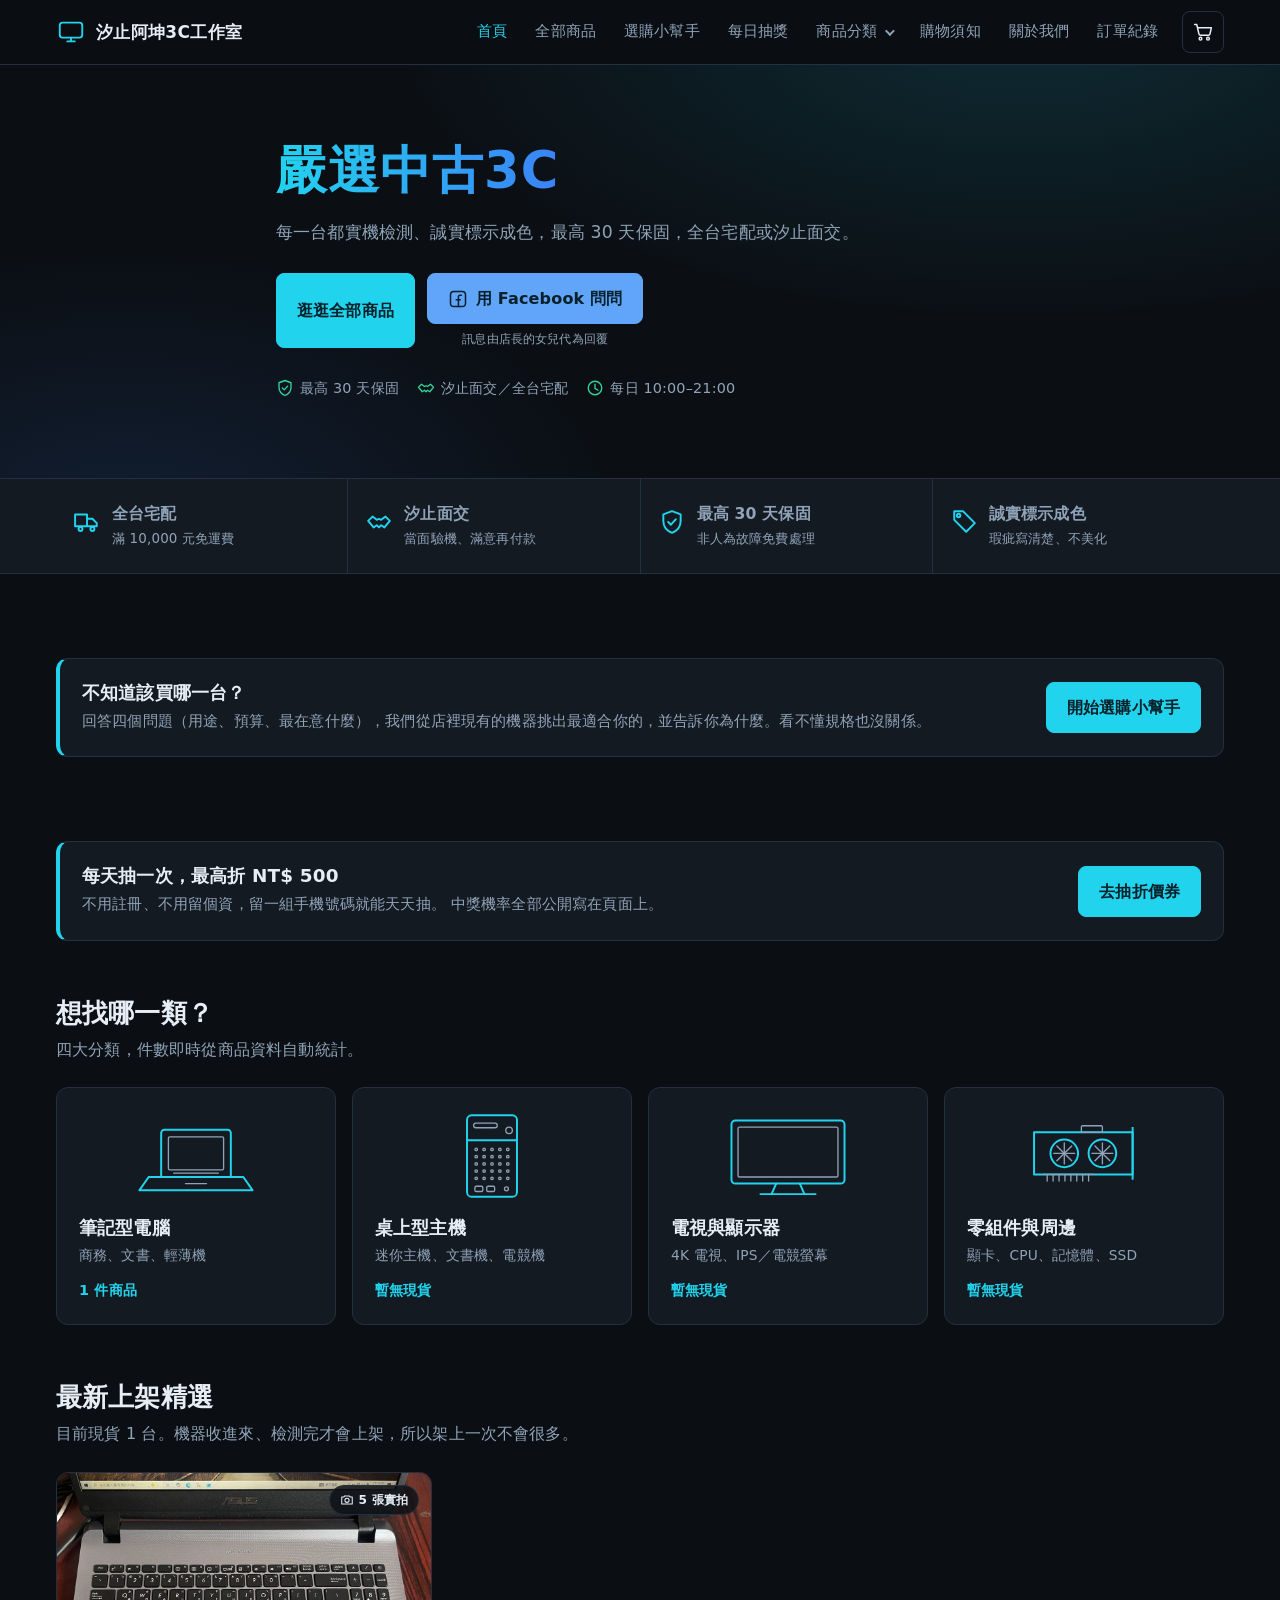
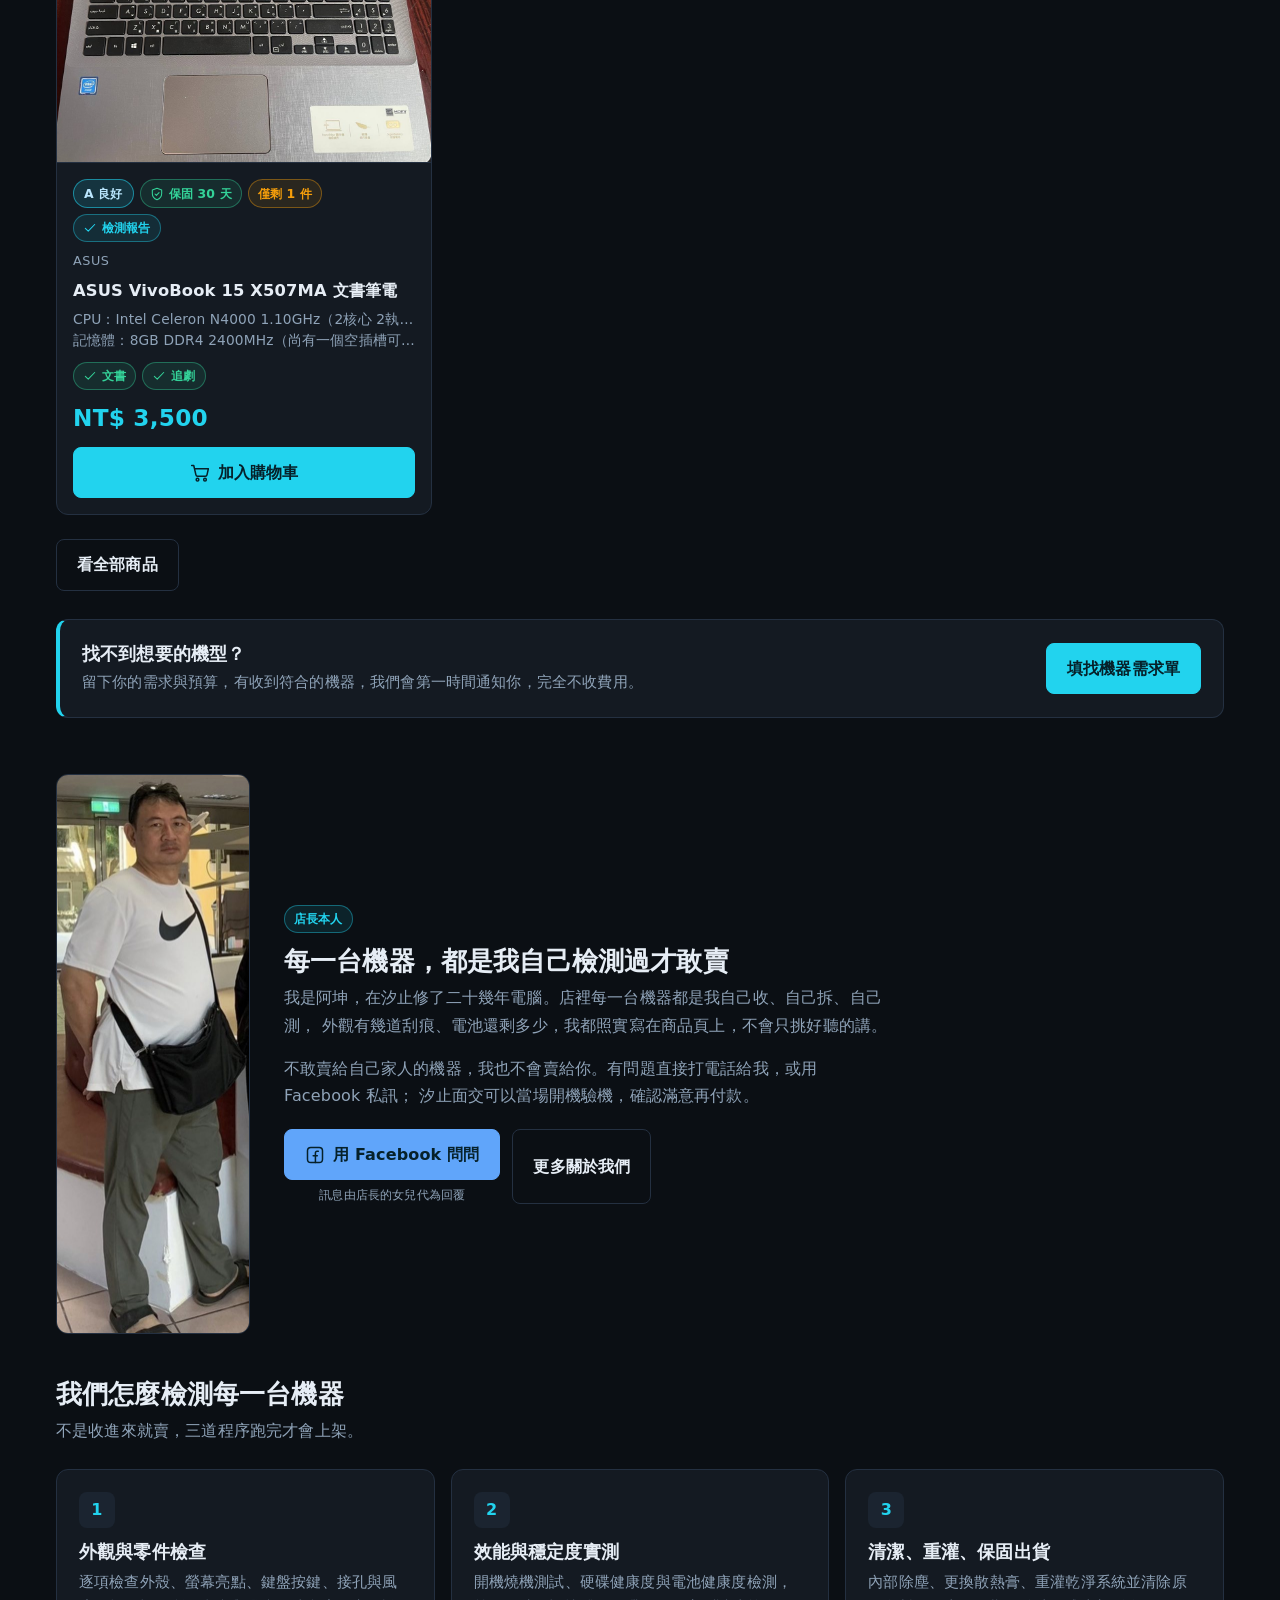
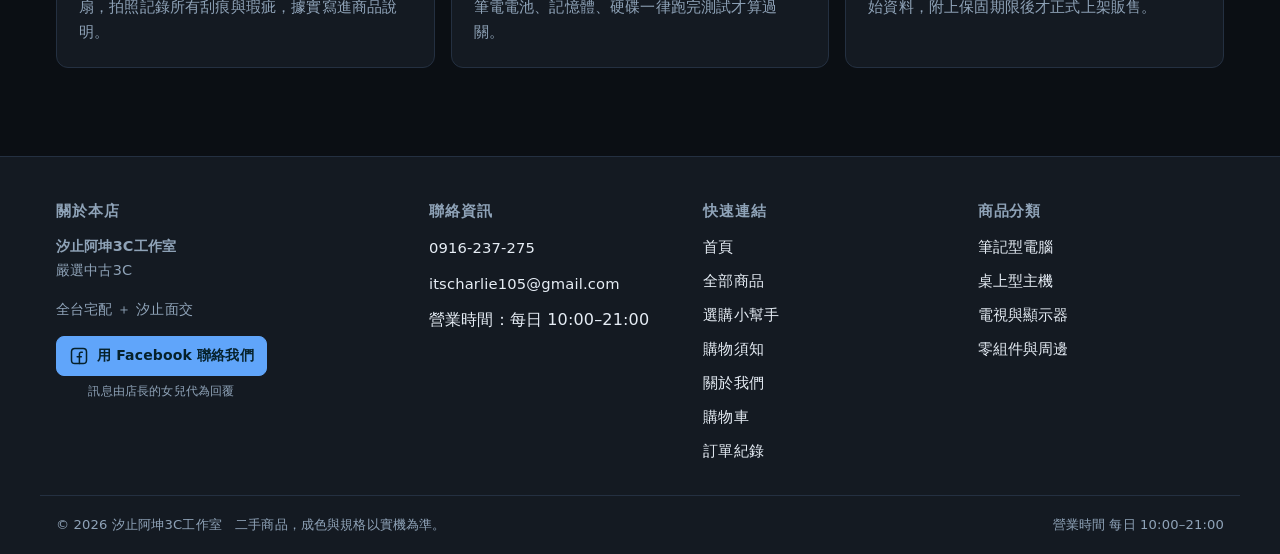
==== commit 920dce84: "示範商品全部下架，只留真實庫存 站上原本 20 件是建站時編出來的範例機器，頁面上看不出來是示範， 而電話與 Facebook 都已公開，客人可能打來問一台店裡根本沒有的筆電。 全部刪掉，只留實際檢測" ====
--- a/index.html
+++ b/index.html
@@ -105,7 +105,7 @@
     <div class="wrap">
       <div class="section-head">
         <h2 class="section-title">最新上架精選</h2>
-        <p>每一台都實機檢測過，售出即下架，手刀要快。</p>
+        <p id="featured-note">每一台都實機檢測過，售出即下架，手刀要快。</p>
       </div>
       <div class="product-grid" id="featured-grid"></div>
       <p style="margin-top:24px"><a class="btn btn-ghost" href="products.html">看全部商品</a></p>
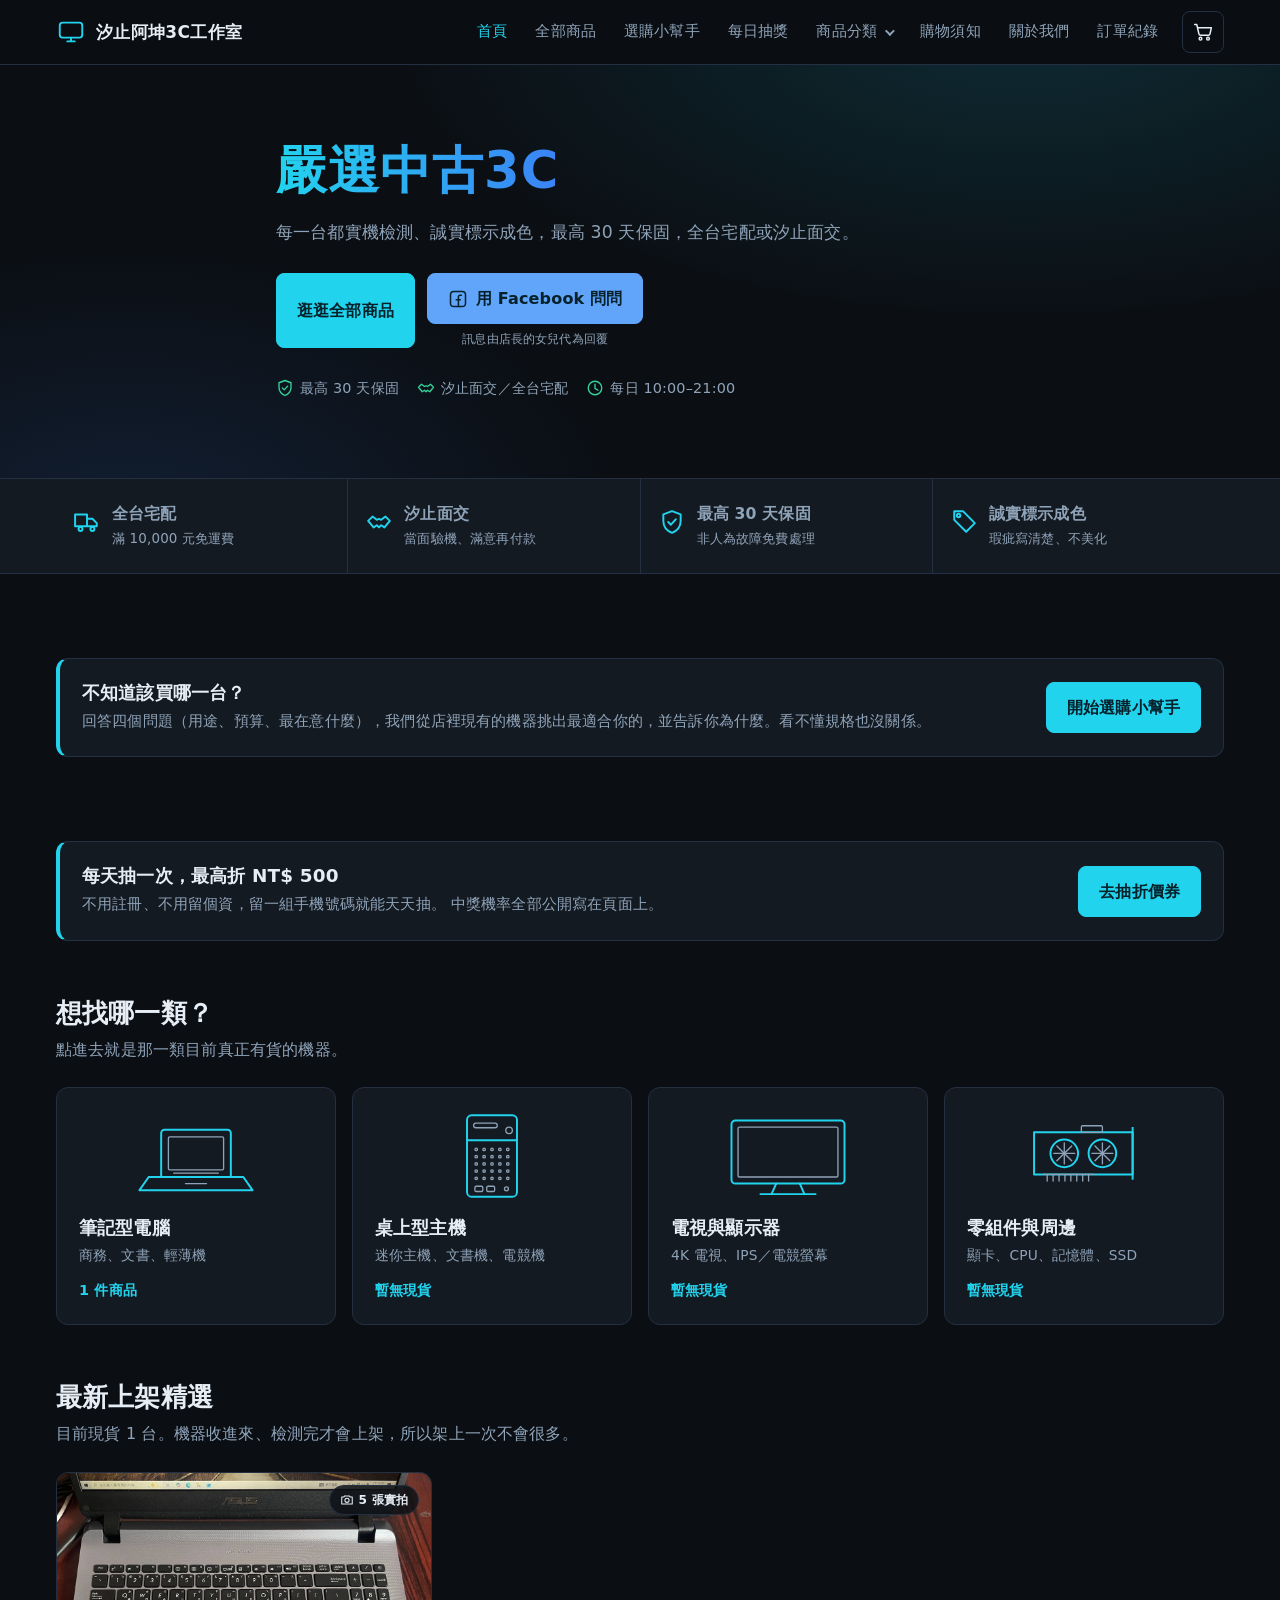
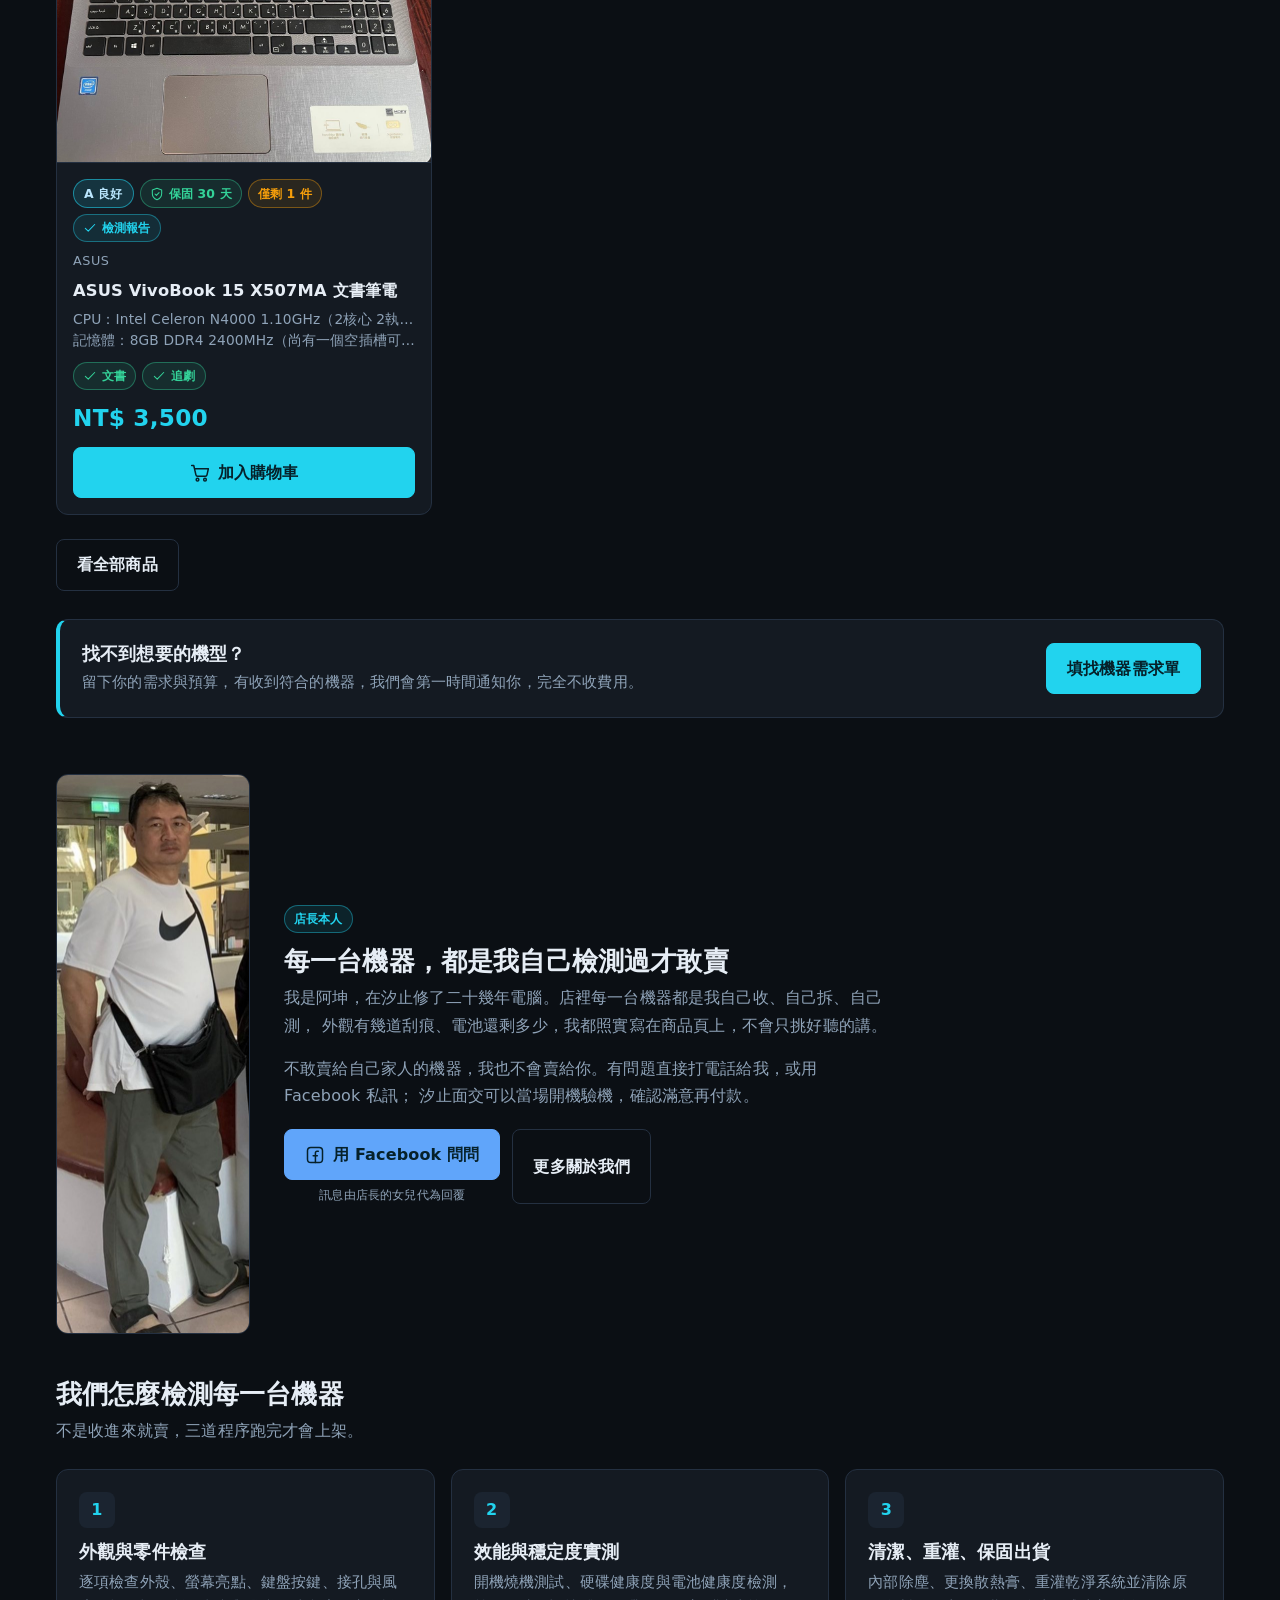
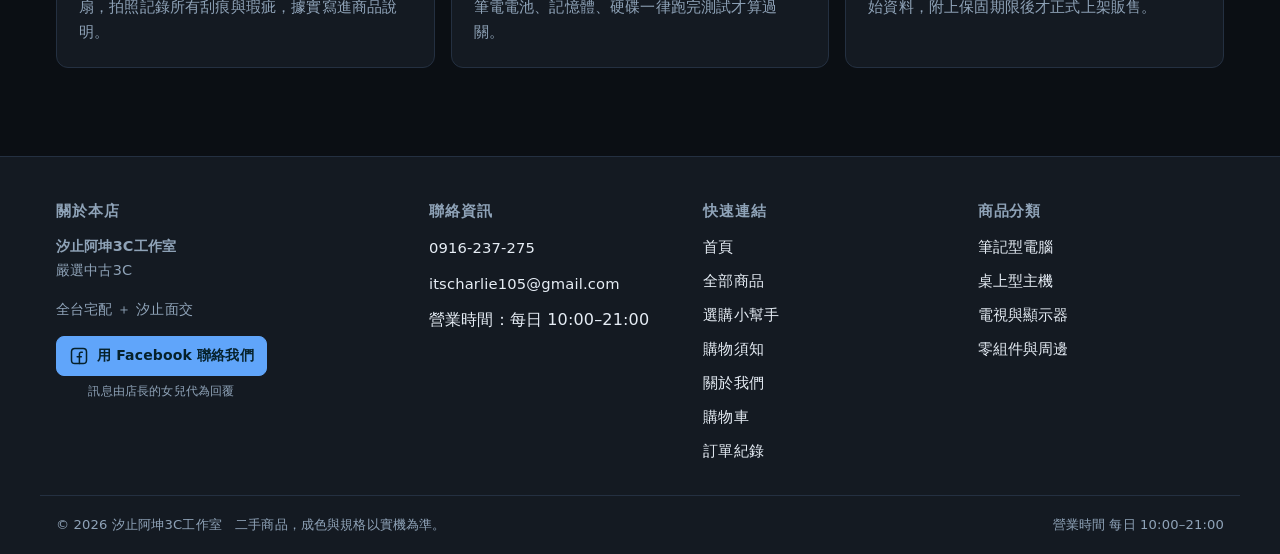
==== commit e0980e10: "清掉寫給自己看的說明文字 站上有幾處文案其實是寫給店家或開發時自己看的，客人讀到只會覺得莫名其妙：  - 抽獎頁機率表上方整段拿掉（原本寫「改機率要動 js/config.js」） - 全部商品頁拿掉" ====
--- a/index.html
+++ b/index.html
@@ -94,7 +94,7 @@
     <div class="wrap">
       <div class="section-head">
         <h2 class="section-title">想找哪一類？</h2>
-        <p>四大分類，件數即時從商品資料自動統計。</p>
+        <p>點進去就是那一類目前真正有貨的機器。</p>
       </div>
       <div class="cat-grid" id="cat-grid"></div>
     </div>
